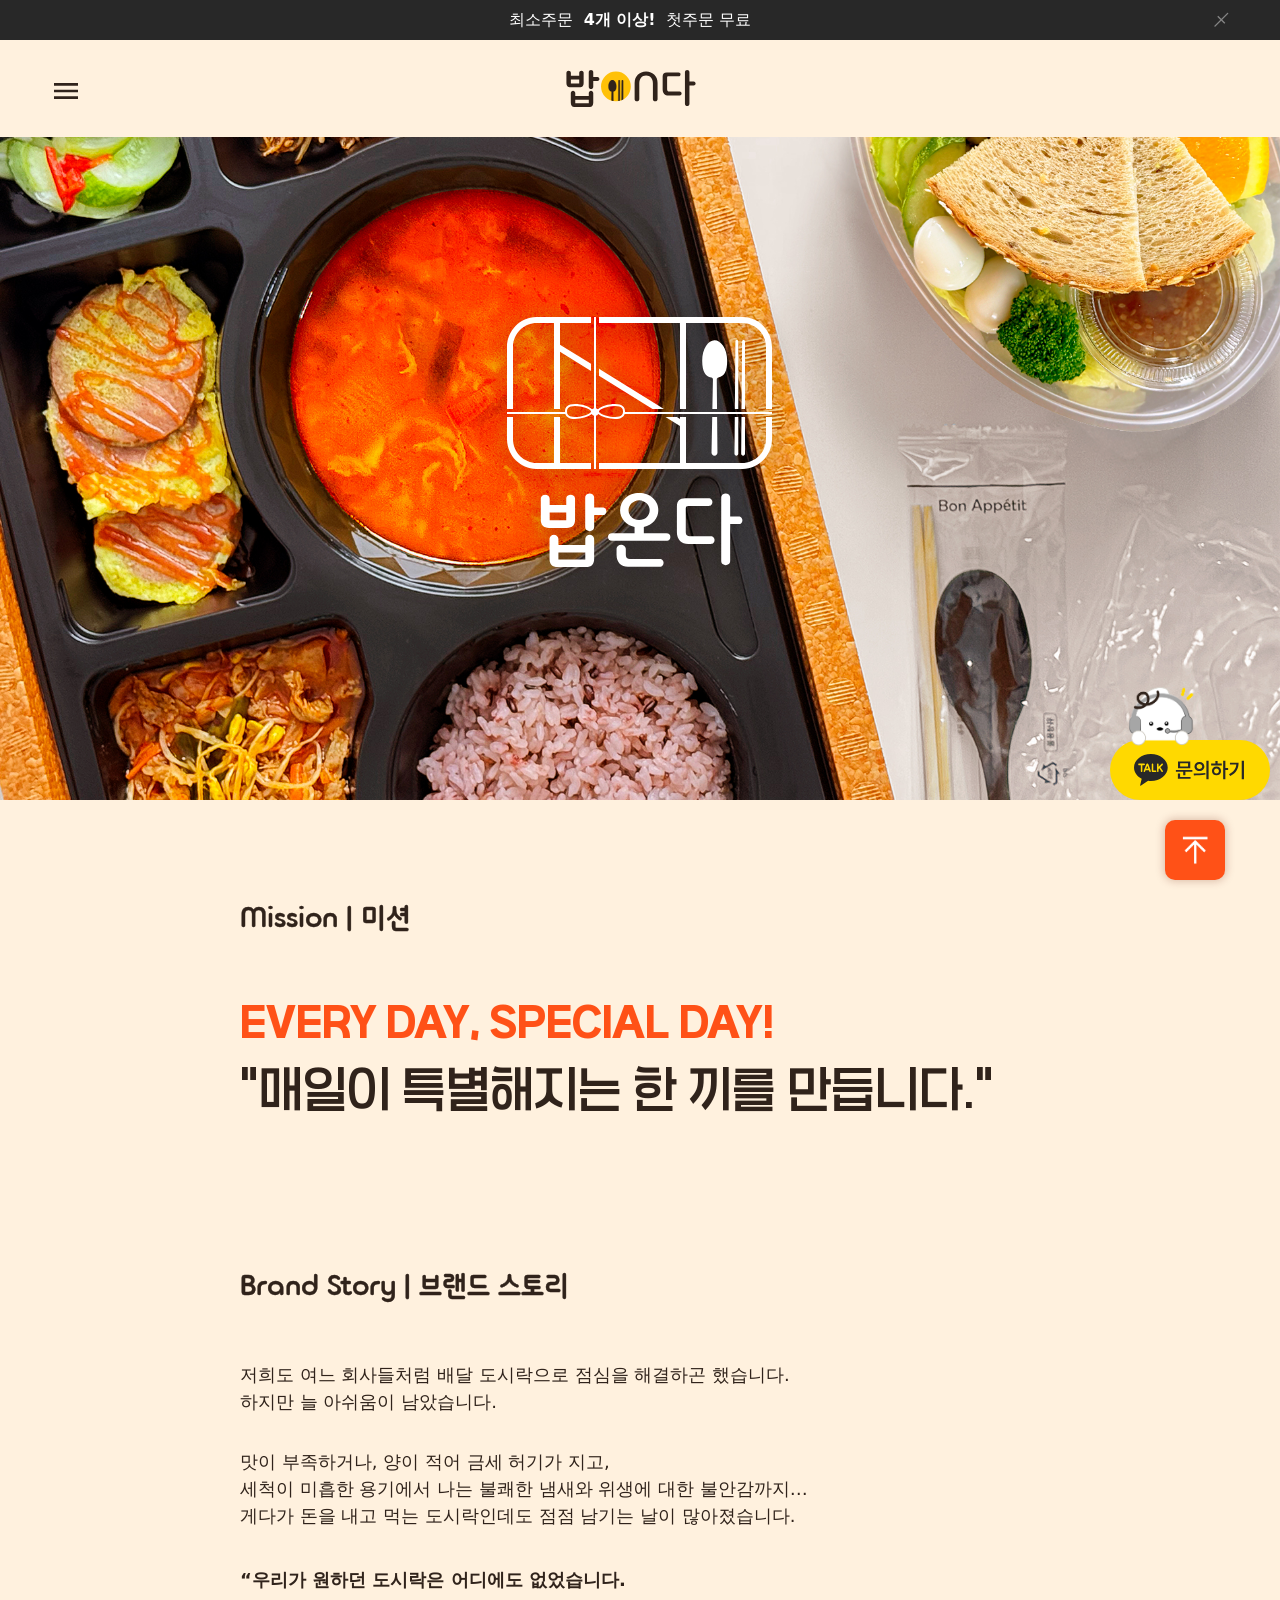
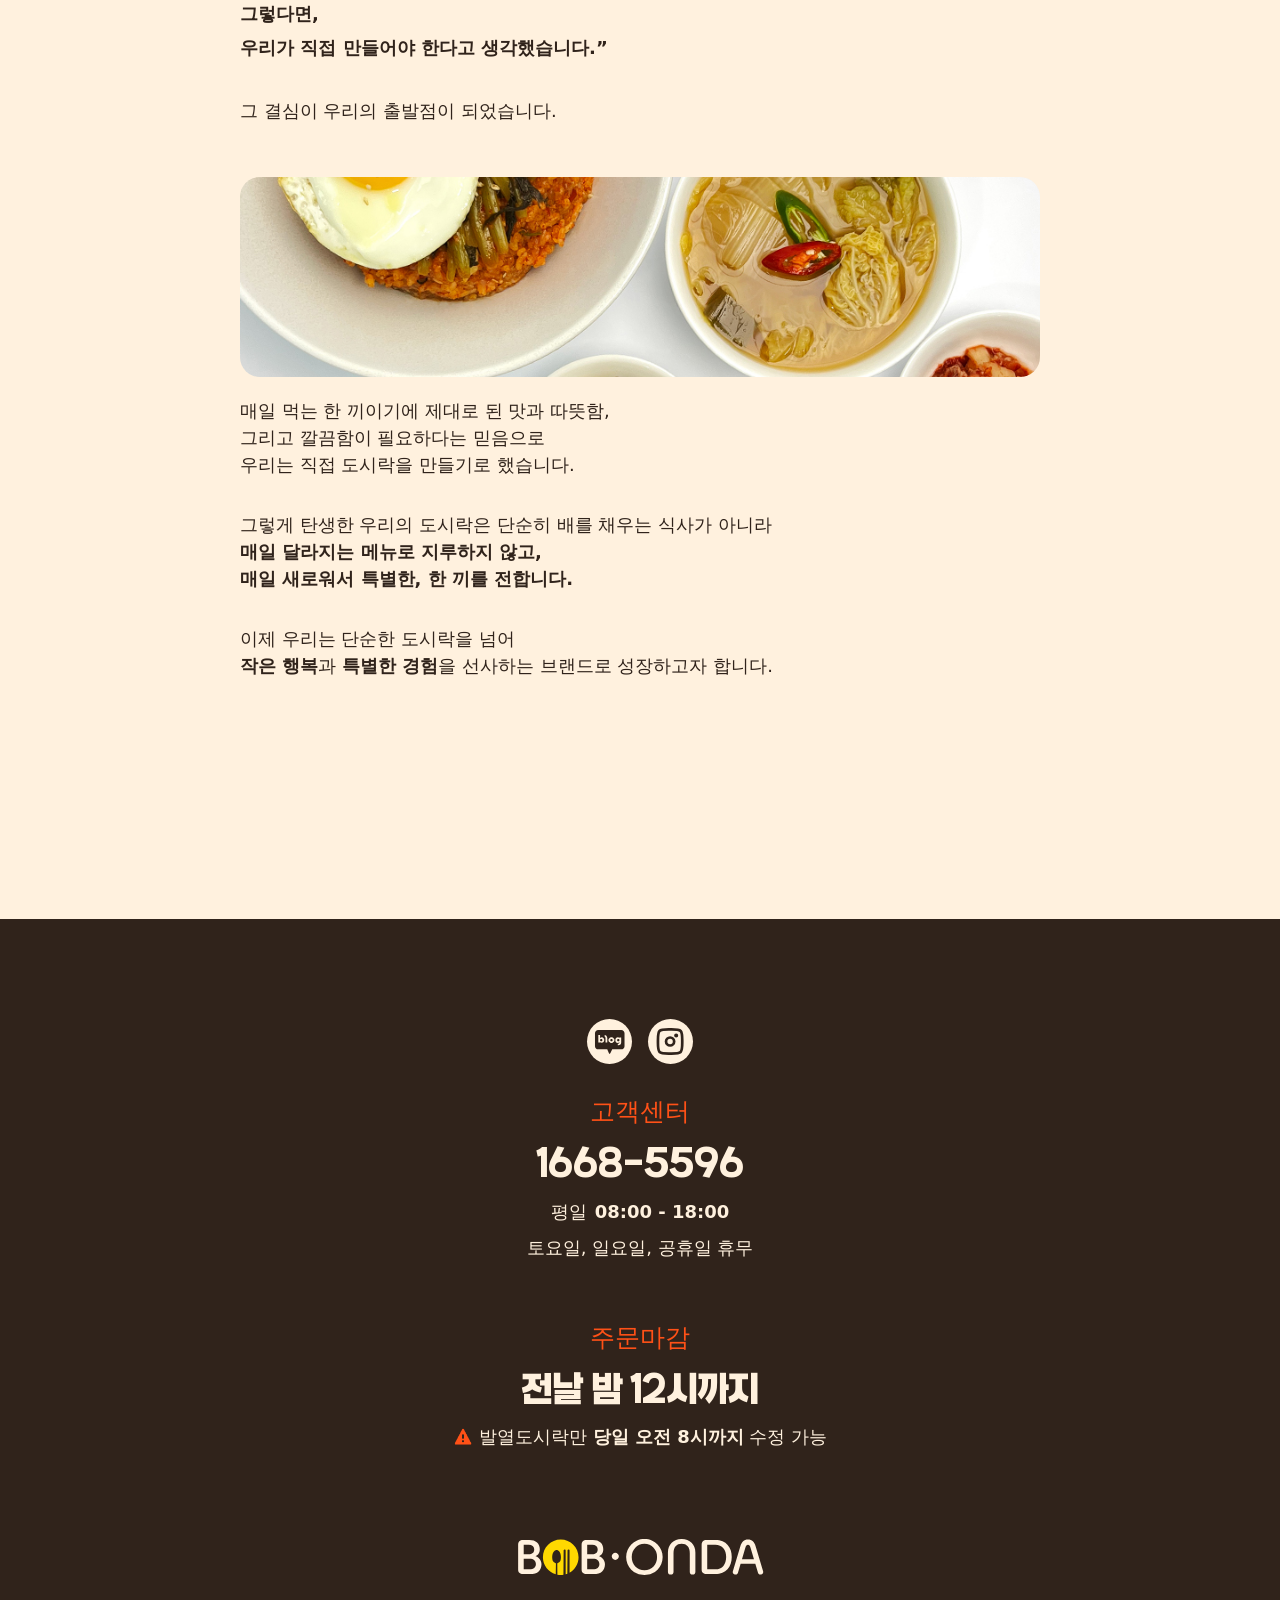
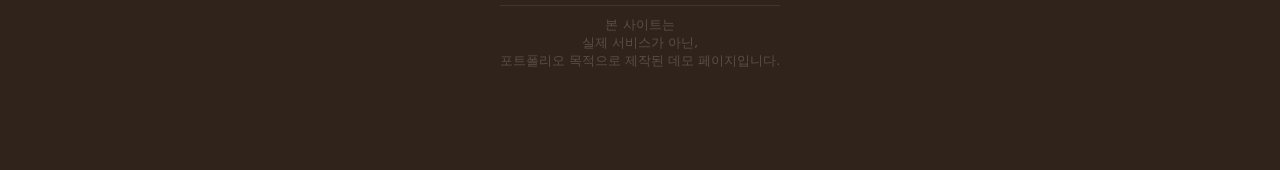
==== page/brandstory.html @ dd4a5a1c "Add files via upload" ====
<!DOCTYPE html>
<html lang="ko">

<head>
    <meta charset="UTF-8">
    <meta name="viewport" content="width=device-width, initial-scale=1.0">
    <title>밥온다 : 브랜드스토리</title>
    <meta property="og:site_name" content="밥온다-브랜드스토리">
    <!-- favicon -->
    <link rel="shortcut icon" href="../public/images/icon/favicon_icon.ico" type="image/x-icon">

    <!-- 기본 -->
    <meta name="format-detection" content="telephone=no">
    <link rel="canonical" href="https://bobonda.com/page/brandstory.html">

    <!-- css -->
    <link rel="stylesheet" href="/styles/global_v2.css">
    <link rel="stylesheet" href="/mobile/global_mo_v2.css">
    <link rel="stylesheet" href="/styles/font.css">
    <link rel="stylesheet" href="/styles/brandstory.css">
    <script defer src="/js/global_v2.js"></script>
    <script defer src="/js/main.js"></script>
    <script defer src="/js/brandstory.js"></script>
    <script defer src="/js/banner.js"></script>
    <script defer src="/js/footer.js"></script>

    <!-- font -->
    <!-- Malangmalang -->
    <link rel="preload" href="/public/font/Malangmalang/MalangmalangR.woff2" as="font" type="font/woff2" crossorigin>
    <link rel="preload" href="/public/font/Malangmalang/MalangmalangB.woff2" as="font" type="font/woff2" crossorigin>
    <!-- Hakgyoansim -->
    <link rel="preload" href="/public/font/Hakgyoansim/HakgyoansimB.woff2" as="font" type="font/woff2" crossorigin>
    <link rel="preload" href="/public/font/Hakgyoansim/HakgyoansimR.woff2" as="font" type="font/woff2" crossorigin>

</head>

<body>
    <aside class="side_button">
        <div class="side_btn contact_btn">
            <a href="https://pf.kakao.com/_ANwxnn/chat" target="_blank" rel="noopener"
                onclick="fbq('track','Contact',{action:'KakaoOrderClick', placement:'global'});">
                <img src="../public/images/icon/kakao.svg" alt="문의하기버튼">
            </a>
        </div>
        <div class="contact01">
            <img src="/public/images/main/contact_character.gif" alt="문의캐릭터">
        </div>
        <div class="side_btn top_btn">
            <img src="/public/images/icon/link-top.png" alt="탑버튼">
        </div>
    </aside>
  <!-- logout용 -->
  <header class="gnb_logout">
    <input type="checkbox" id="bannerToggle_logout" hidden>
    <aside class="top-banner">
      <div class="banner_title">
        <p id="bannerText_logout"></p>
        <label for="bannerToggle_logout" class="banner_close">┼</label>
      </div>
    </aside>
    <nav class="gnb">
      <input type="checkbox" name="menu_btn" id="hamburger_btn_logout">
      <div class="menu_btn">
        <label for="hamburger_btn_logout"></label>
      </div>
      <div class="logo">
        <a href="/index.html">
          <img src="../public/images/logo/bobonda_line.svg" alt="헤더로고이미지" class="logo01">
          <img src="../public/images/logo/bobonda_kr_white.svg" alt="헤더로고이미지" class="logo02">
        </a>
      </div>
      <!-- logo end -->
      <div class="gnb_box">
        <div class="action_box">
          <a class="login_btn login_btn_mo" href="/page/login.html">
            로그인
          </a>
          <label for="hamburger_btn_logout" class="close_btn">
            <img src="../public/images/icon/line-md_close.svg" alt="햄버거메뉴">
          </label>
        </div>
        <div class="gnb_btn on">
          <a href="/page/brandstory.html">
            브랜드 스토리
          </a>
        </div>
        <div class="gnb_btn">
          <a href="/page/lunchbox.html">
            도시락 메뉴
          </a>
        </div>
        <div class="gnb_btn">
          <a href="/page/how.html">
            도시락 사용법
          </a>
        </div>
        <div class="gnb_btn">
          <a href="/page/menu.html">
            식단표
          </a>
        </div>
        <div class="gnb_btn">
          <a href="/page/faq.html">
            자주 묻는 질문
          </a>
        </div>
      </div>
      <div class="action_box">
        <!-- <a class="login_btn login_btn_pc" href="/page/login.html">
          로그인
        </a>
        <a class="order_btn" href="/page/order.html" target="_top">
          주문하기
        </a> -->
      </div>
    </nav>
  </header>
  <!-- logout용 end -->
  <!-- ✨login_on -->
  <!-- <header class="gnb_login">
      <input type="checkbox" id="bannerToggle_login" hidden>
      <aside class="top-banner">
      <div class="banner_title">
          <p id="bannerText_login"></p>
          <label for="bannerToggle_login" class="banner_close">┼</label>
      </div>
      </aside>
      <nav class="gnb">
        <input type="checkbox" name="menu_btn" id="hamburger_btn">
          <div class="menu_btn">
              <label for="hamburger_btn"></label>
          </div>
        <div class="logo">
            <a href="/index.html">
                <img src="../public/images/logo/bobonda_line.svg" alt="헤더로고이미지" class="logo01">
                <img src="../public/images/logo/bobonda_kr_white.svg" alt="헤더로고이미지" class="logo02">
            </a>
        </div>
          <div class="gnb_box">
              <div class="action_box">
                  <div class="login_btn_mo">
                      <span class="client_name">
                          에이치앤엘홀딩스
                      </span>
                      <span>님</span>
                  </div>
                  <label for="hamburger_btn" class="close_btn">
                      <img src="../public/images/icon/line-md_close.svg" alt="햄버거메뉴">
                  </label>
              </div>
              <div class="gnb_group_login">
                  <div class="gnb_btn">
                      <a href="./order_list.html">
                        <svg width="28" height="28" viewBox="0 0 24 24" aria-hidden="true">
                            <path
                                d="M5 2H19a3 3 0 0 1 3 3V19a3 3 0 0 1-3 3H5a3 3 0 0 1-3-3V5a3 3 0 0 1 3-3Z"
                                fill="none"
                                stroke="currentColor"
                                stroke-width="2.2"
                                stroke-linejoin="round" />
                            <path d="M6 7H8V9H6Z M6 11H8V13H6Z M6 15H8V17H6Z" fill="currentColor" />
                            <path
                                d="M11 8H17 M11 12H17 M11 16H17"
                                fill="none"
                                stroke="currentColor"
                                stroke-width="2.2"
                                stroke-linecap="round" />
                        </svg>
                        주문내역
                      </a>
                  </div>
                  <div class="gnb_btn">
                      <a href="./tax_invoice.html">
                        <svg width="28" height="28" viewBox="0 0 24 24" aria-hidden="true">
                        <path
                            d="M9 3h7l-1.8 3H17a3 3 0 0 1 3 3v7a5 5 0 0 1-5 5H9a5 5 0 0 1-5-5v-7a3 3 0 0 1 3-3h3L8 3Z"
                            fill="none"
                            stroke="currentColor"
                            stroke-width="2"
                            stroke-linecap="round"
                            stroke-linejoin="round"/>
                            <path
                                d="M8 11 L10 17
                                M12 11 L10 17
                                M12 11 L14 17
                                M16 11 L14 17
                                M7.5 12.8 H16.5"
                                fill="none"
                                stroke="currentColor"
                                stroke-width="1.6"
                                stroke-linecap="round"
                                stroke-linejoin="round"/>
                        </svg>
                        세금계산서
                      </a>
                  </div>
                  <div class="gnb_btn">
                      <a href="./pay_list.html">
                        <svg width="28" height="28" viewBox="0 0 24 19" aria-hidden="true">
                            <path
                                d="M5 2H19a3 3 0 0 1 3 3V13a3 3 0 0 1-3 3H5a3 3 0 0 1-3-3V5a3 3 0 0 1 3-3Z"
                                fill="currentColor"
                                stroke="currentColor"
                                stroke-width="2.2"
                                stroke-linejoin="round" />
                            <text x="12" y="10"
                                    text-anchor="middle" dominant-baseline="middle"
                                    font-size="8.5" font-weight="900"
                                    fill="white"
                                    clip-path="url(#ovals-clip)">
                                100
                            </text>
                        </svg>
                        정산내역
                      </a>
                  </div>
                  <div class="gnb_btn">
                      <a href="./profile.html">
                        <svg width="28" height="28" viewBox="0 0 24 24" aria-hidden="true">
                            <path d="M12 4a3 3 0 1 1 0 6a3 3 0 1 1 0-6Z"
                                fill="currentColor" stroke="currentColor" stroke-width="2"
                                stroke-linecap="round" stroke-linejoin="round"/>
                            <path d="M4 18 q0-4 4-4 h8 q4 0 4 4 q0 2-2 2 H6 q-2 0-2-2 Z"
                                fill="currentColor" stroke="currentColor" stroke-width="2"
                                stroke-linecap="round" stroke-linejoin="round"/>
                        </svg>
                        정보수정
                      </a>
                  </div>
            </div>
            <div class="gnb_btn on">
                <a href="/page/brandstory.html">
                    브랜드 스토리
                </a>
            </div>
            <div class="gnb_btn">
                <a href="/page/lunchbox.html">
                    도시락 메뉴
                </a>
            </div>
            <div class="gnb_btn">
                <a href="/page/how.html">
                    도시락 사용법
                </a>
            </div>
            <div class="gnb_btn">
                <a href="./page/menu.html">
                    식단표
                </a>
            </div>
            <div class="gnb_btn">
                <a href="/page/faq.html">
                    자주 묻는 질문
                </a>
            </div>
            <div class="gnb_btn">
              <a href="#!" class="logout">
                <span class="ico05"></span>
                <span class="gnb_txt">로그아웃</span>
              </a>
            </div>
        </div>
        <div class="action_box login_only">
            <input type="checkbox" id="login_gnb" class="login_gnb" hidden>
            <label for="login_gnb" class="login_gnb_btn login_on" aria-controls="login_gnb_menu" aria-expanded="false">
                <span class="client_name">
                    에이치앤엘홀딩스
                </span>
                <span>님</span>
                <svg class="more" width="28" height="28" viewBox="0 0 24 24" aria-hidden="true">
                    <path d="M6 9 L12 15 L18 9" fill="none" stroke="currentColor" stroke-width="2.4" stroke-linecap="round" stroke-linejoin="round"/>
                </svg>
            </label>
            <div class="login_gnb_wrap">
                <div class="login_gnb_contents" id="login_gnb_menu" role="menu">
                    <a href="./order_list.html">
                        <svg width="28" height="28" viewBox="0 0 24 24" aria-hidden="true">
                            <path
                                d="M5 2H19a3 3 0 0 1 3 3V19a3 3 0 0 1-3 3H5a3 3 0 0 1-3-3V5a3 3 0 0 1 3-3Z"
                                fill="none"
                                stroke="currentColor"
                                stroke-width="2.2"
                                stroke-linejoin="round" />
                            <path d="M6 7H8V9H6Z M6 11H8V13H6Z M6 15H8V17H6Z" fill="currentColor" />
                            <path
                                d="M11 8H17 M11 12H17 M11 16H17"
                                fill="none"
                                stroke="currentColor"
                                stroke-width="2.2"
                                stroke-linecap="round" />
                        </svg>
                        주문내역
                    </a>
                    <a href="./tax_invoice.html">
                        <svg width="28" height="28" viewBox="0 0 24 24" aria-hidden="true">
                        <path
                            d="M9 3h7l-1.8 3H17a3 3 0 0 1 3 3v7a5 5 0 0 1-5 5H9a5 5 0 0 1-5-5v-7a3 3 0 0 1 3-3h3L8 3Z"
                            fill="none"
                            stroke="currentColor"
                            stroke-width="2"
                            stroke-linecap="round"
                            stroke-linejoin="round"/>
                            <path
                                d="M8 11 L10 17
                                M12 11 L10 17
                                M12 11 L14 17
                                M16 11 L14 17
                                M7.5 12.8 H16.5"
                                fill="none"
                                stroke="currentColor"
                                stroke-width="1.6"
                                stroke-linecap="round"
                                stroke-linejoin="round"/>
                        </svg>
                        세금계산서
                    </a>
                    <a href="./pay_list.html">
                        <svg width="28" height="28" viewBox="0 0 24 19" aria-hidden="true">
                            <path
                                d="M5 2H19a3 3 0 0 1 3 3V13a3 3 0 0 1-3 3H5a3 3 0 0 1-3-3V5a3 3 0 0 1 3-3Z"
                                fill="currentColor"
                                stroke="currentColor"
                                stroke-width="2.2"
                                stroke-linejoin="round" />
                            <text x="12" y="10"
                                    text-anchor="middle" dominant-baseline="middle"
                                    font-size="8.5" font-weight="900"
                                    fill="white"
                                    clip-path="url(#ovals-clip)">
                                100
                            </text>
                        </svg>
                        정산내역
                    </a>
                    <a href="./profile.html">
                        <svg width="28" height="28" viewBox="0 0 24 24" aria-hidden="true">
                            <path d="M12 4a3 3 0 1 1 0 6a3 3 0 1 1 0-6Z"
                                fill="currentColor" stroke="currentColor" stroke-width="2"
                                stroke-linecap="round" stroke-linejoin="round"/>
                            <path d="M4 18 q0-4 4-4 h8 q4 0 4 4 q0 2-2 2 H6 q-2 0-2-2 Z"
                                fill="currentColor" stroke="currentColor" stroke-width="2"
                                stroke-linecap="round" stroke-linejoin="round"/>
                        </svg>
                        정보수정
                    </a>
                    <a href="#!" class="logout">
                        <span class="ico05"></span>
                        <span class="gnb_txt">로그아웃</span>
                    </a>
                </div>
            </div>
            <a class="order_btn"
                href="/page/order.html"
                target="_blank"
                rel="noopener"
                onclick="fbq('track','Contact',{action:'KakaoOrderClick', placement:'global'});">
                주문하기
            </a>
        </div>
      </nav>
  </header> -->
  <!-- ✨login_on end -->

    <section class="section01 section01--brandstory">
        <img src="../public/images/logo/bobonda_solid_white.svg" alt="">
    </section>
    <!-- visu:공통 -->

    <section class="section02">
        <div class="container">
            <div class="brand_group">
                <div class="brand_title">
                    Mission | 미션
                </div>
                <div class="brand_contents">
                    <p class="focus_font">EVERY DAY, SPECIAL DAY!</p>
                    <p class="mission">“매일이 특별해지는 한 끼를 만듭니다.”</p>
                </div>
            </div>
            <div class="brand_group">
                <div class="brand_title">
                    Brand Story | 브랜드 스토리
                </div>
                <div class="brand_contents">
                    <p>저희도 여느 회사들처럼 배달 도시락으로 점심을 해결하곤 했습니다.</p>
                    <p>하지만 늘 아쉬움이 남았습니다.</p><br>
                    <p>맛이 부족하거나, 양이 적어 금세 허기가 지고, <br>세척이 미흡한 용기에서 나는 불쾌한 냄새와 위생에 대한 불안감까지…</p>
                    <p>게다가 돈을 내고 먹는 도시락인데도 점점 남기는 날이 많아졌습니다.</p>
                    <br>
                    <span>“우리가 원하던 도시락은 어디에도 없었습니다. <br>그렇다면,<br> 우리가 직접 만들어야 한다고 생각했습니다.”</span>
                    <br><br>
                    <p>그 결심이 우리의 출발점이 되었습니다.</p>
                    <br>
                    <p class="brand-cont"><img src="../public/images/brandstory/content-01.jpg" alt="이미지"></p>
                    <p>매일 먹는 한 끼이기에 제대로 된 맛과 따뜻함,<br>그리고 깔끔함이 필요하다는 믿음으로</p>
                    <p>우리는 직접 도시락을 만들기로 했습니다.</p>
                    <br>
                    <p>그렇게 탄생한 우리의 도시락은 단순히 배를 채우는 식사가 아니라</p>
                    <p><span>매일 달라지는 메뉴로 지루하지 않고,</span>
                        <br><span>매일 새로워서 특별한, 한 끼를 전합니다.</span>
                    </p>
                    <br>
                    <p>이제 우리는 단순한 도시락을 넘어</p>
                    <p><span>작은 행복</span>과 <span>특별한 경험</span>을 선사하는 브랜드로 성장하고자 합니다.</p>
                </div>
            </div>
        </div>
    </section>

  <!-- footer -->
  <footer class="gnb_pc">
    <div class="footer">
      <div class="sns" id="footer_sns"></div>

      <div class="footer_bottom">
        <div class="footer_left">
          <div class="footer_contactus">
            <div class="call">
              <span class="foo_tit" id="footer_call_title"></span>
              <span class="foo_con" id="footer_call_number"></span>
              <div class="ask_time" id="footer_call_time"></div>
            </div>

            <div class="order_time">
              <span class="foo_tit" id="footer_order_title"></span>
              <span class="foo_con" id="footer_order_deadline"></span>
              <span class="foo_ext" id="footer_order_extra"></span>
            </div>
          </div>
        </div>

        <div class="footer_right">
          <div class="footer_logo">
            <img src="../public/images/logo/bobonda_line(footer).svg" alt="푸터로고">
          </div>

          <div class="footer_copylight">
            <span id="footer_company_info"></span>
            <span id="footer_copyright"></span>
          </div>
        </div>
      </div>
    </div>
  </footer>
  <!-- footer e -->

  <script type="text/javascript" src="//wcs.pstatic.net/wcslog.js"></script>
  <script type="text/javascript">
  if(!wcs_add) var wcs_add = {};
  wcs_add["wa"] = "s_4e603aeab415";
  if(window.wcs) {
  wcs_do();
  }
  </script>

</body>

</html>
---- styles/global_v2.css ----
/* img {
  max-width: 100%;
  height: auto;
  display: block;
} */

.login_btn,
.order_btn {
  opacity: 0 !important;
  pointer-events: none !important;
}
/* 🚨임시 */

.logout {
  width: 100%;
  display: flex;
  justify-content: center;
  align-items: center;
}
/* 아이콘 이미지 삽입 */
.ico05{
  width: 28px;
  height: 28px;
  background: currentColor;
}
.ico05 {
  -webkit-mask: url("../public/images/icon/logout.svg") center/contain no-repeat;
  mask: url("../public/images/icon/logout.svg") center/contain no-repeat;
}
.login_gnb_contents a:hover {
    background-color: var(--background-light);
    color: black;
    border-radius: 10px;
    padding: 6px 14px;
}
.gnb_btn .logout {margin-top: 100px;}
.gnb_btn .logout .gnb_txt {
  color: #777777;
}
.gnb_btn .logout .ico05 {
  margin-right: 8px;
  color: #777777;
}
.gnb_btn .logout {display: none;}
/* ============================== 로그인 시스템 ================================ */

.gnb {
  box-sizing: border-box;
}
header,
.gnb,
.gnb_logout,
.gnb_login,
.gnb_box {
    box-sizing: border-box;
}
:root {
  /* font */
  --font-pretendard-jp: "Pretendard JP Variable";
  --font-malang-kr: "MalangmalangR";

  /* margin */
  --side-margin: 20px;

  /* padding */
  --section-padding-1: 20px;
  --inner-padding-1: 12px;

  /* 공통값 */
  --max-width: 93.958vw;
  /* 1804px */

  /* semantic color */
  --label-normal: #171719;
  --label-strong: #000000;
  --label-neutral: #2e2f33;
  --label-alternative: #848588;
  --label-assistive: rgba(55, 56, 60, 0.28);
  --label-disable: rgba(55, 56, 60, 0.16);
  --label-white: #ffffff;


  --primary-orange: #FF5117;
  --primary-green: #189C38;
  --primary-yellow: #FFD900;
  --primary-baige: #FFF1DE;
  --primary-brown: #30231B;

  --secondary-normal: #e5f0ff;
  --secondary-alternative: #6541f2;

  --background-dark: #282828;
  --background-light: #F2F3F5;

  --background-unable-btn: #E3E3E3;
  --background-unable-text: #777777;

  --font-gray: #969696;

  --line-normal: rgba(112, 115, 124, 0.22);
}
* {
  margin: 0;
  padding: 0;
  box-sizing: border-box;
  list-style: none;
  text-decoration: none;
  border: none;
  outline: none;
  background: transparent;
  word-break: keep-all;
  font-family: var(--font-pretendard-jp), "Pretendard JP Variable", Pretendard,
    -apple-system, BlinkMacSystemFont, system-ui, Roboto, "Helvetica Neue",
    "Segoe UI", "Hiragino Sans", "Apple SD Gothic Neo", Meiryo, "Noto Sans JP",
    "Noto Sans KR", "Malgun Gothic", Osaka, "Apple Color Emoji",
    "Segoe UI Emoji", "Segoe UI Symbol", sans-serif;
}

html,
body {
  font-weight: 400;
  line-height: 1.25;
  -webkit-text-size-adjust: 100%;
  -webkit-font-smoothing: antialiased;
  background-size: cover;
  background-repeat: no-repeat;
  background-position: center;
  -webkit-background-size: cover;
  -moz-background-size: cover;
  -o-background-size: cover;
  background-attachment: fixed;
  user-select: none;
  -webkit-user-select: none; 
}

html {
  font-size: 62.5%;
}

body {
  font-size: 1.6rem;
  background-color: #fcfcfc;
}

a {
  color: var(--label-normal);
  text-decoration: none;
}

a,
button {
  -webkit-user-drag: none;
}

section {
    margin: 0 auto;
}
/* 마진공통 */
.margin_top40 {
  margin-top: 40px;
}
/* 마진공통 end*/
.hidden {
  display: none;
}

.hide {
  display: none;
}

.ui_wrap {
  width: 100%;
  height: 100vh;
  min-height: 900px;
  position: relative;
  background-color: var(--secondary-normal);
  padding-left: 96px;
  display: flex;
  flex-direction: column;
  align-items: flex-start;
  justify-content: flex-start;
  gap: 8px;
}

/* 드래그 제어 */
/* 드래그 방지 */
.drag-prevent{
  -ms-user-select: none;
  -moz-user-select: -moz-none;
  -webkit-user-select: none;
  -khtml-user-select: none;
  user-select: none;
  cursor: no-drop;
}
/* 드래그 허용 */
.draggable {
  -webkit-user-select:all;
  -moz-user-select:all;
  -ms-user-select:all;
  user-select:all
}
/* 드래그 텍스트만 허용 */
.draggable_text {
  -webkit-user-select:text;
  -moz-user-select:text;
  -ms-user-select:text;
  user-select:text
}
/****** 배너 ******/
.top-banner {
  display: flex;
  width: 100%;
  height: 40px;
  background-color: var(--background-dark);
}
.banner_title {
  width: 1400px;
  margin: 0 auto;
  display: flex;
  justify-content: center;
  align-items: center;
  color: white;
  font-weight: 300;
}
.banner_title p {
  width: 90%;
  display: flex;
  justify-content: center;
  align-items: center;
}
.banner_title span {
  font-weight: 600;
}
.banner_close {
  word-wrap: 10%;
  display: inline-block;
  color: #868686;
  transform: rotate(45deg);
  transform-origin: center center;
  margin-left: 10px;
  cursor: pointer;
  transition: all .3s ease;
}
.banner_close:hover {color: white;}
#bannerToggle_login:checked + .top-banner,
#bannerToggle_logout:checked + .top-banner {
  display: none;
}
#bannerTogglee_login:checked ~ header,
#bannerTogglee_logout:checked ~ header {
  top: 0;
  transition: all .3s ease;
}
/****** 배너 end ******/
/****** 헤더 ******/
header {
  margin: 0 auto;
  width: 100%;
  position: fixed;
  top: 0;
  z-index: 9000;
  background: transparent;
  transition: background-color .25s ease, backdrop-filter .25s ease, box-shadow .25s ease;
}
/* 스크롤 시 스타일 */
header.scrolled{
  background: rgba(48, 35, 27, 0.6); 
  backdrop-filter: saturate(200%) blur(22px); 
  -webkit-backdrop-filter: saturate(200%) blur(22px);
  box-shadow: 0 2px 10px rgba(0,0,0,.06);
  z-index: 9999;
}
header.scrolled .order_btn {
    background-color: var(--primary-orange);
    border: 1px solid var(--primary-orange);
}
header.scrolled .order_btn:hover {
    background-color: var(--primary-brown);
    color: white;
    border: 1px solid var(--primary-brown);
}
header.scrolled .login_btn {
    color: white;
    border: 1px solid white;
}
header.scrolled .login_btn:hover {
    color: var(--primary-orange);
    background-color: white;
}
/*  */
header.scrolled .logo01 {
    opacity: 0;
}
header.scrolled .logo02 {
    opacity: 1;
}
header.scrolled .gnb_btn a {
    color: white;
}
header.scrolled .on a {
    color: var(--primary-orange);
}
.logo02 {
    opacity: 0;
    transition: all 0.3s;
}
.logo01, .logo02 {
    position:absolute;
    top:0; left:0;
    width:100%;
    height:100%;
    transition:opacity .3s ease;
}

.gnb {
  width: 100%;
  padding: 0 50px;
  height: 97px;
  display: flex;
  flex-direction: row;
  justify-content: space-between;
  align-items: center;
  position: relative;
}
.gnb .logo {
  width: 10%;
  height: 97px;
  justify-content: left;
  position: relative;
}
.logo img {
  width: 160px;
  height: 97px;
  object-fit: contain;
  padding: 30px 30px 30px 0;
}
.gnb_box {
  width: 70%;
  display: flex;
  flex-direction: row;
  justify-content: center;
  align-items: center;
  font-size: 22px;
}
.gnb_btn {
  font-weight: 600;
  margin-right: 60px;
  height: 97px;
  position: relative;
  color: white;
  display: inline-flex;
  align-items:center;
  text-decoration:none;
  padding-bottom: 8px;
  transition: color .3s;
  border-bottom: none;
}
/* 언더라인(처음엔 0→호버 시 100%) */
.gnb_btn a::after{
  content: "";
  position: absolute;
  left: 0;
  bottom: 0;
  height: 5px;
  width: 100%;
  background: var(--primary-orange);
  transform: scaleX(0);
  transform-origin: left center;
  transition: transform .35s ease;
}
.gnb_btn:hover a::after,
.gnb_btn a:focus-visible::after{
  transform: scaleX(1);
}
.gnb_btn a.is-active::after{
  transform: scaleX(1);
}
.gnb_btn a:focus-visible{
  outline: none;
  box-shadow: 0 0 0 2px color-mix(in oklab, var(--primary-orange), white 60%);
}

.gnb_btn a {
    color: var(--primary-brown);
    transition: color .3s;
}
.gnb_btn:hover,
header.scrolled .gnb_btn a:hover,
.gnb_btn a:hover {
  font-weight: 700;
  color: var(--primary-orange);
}
.gnb_box .on a {
  font-weight: 700;
  color: var(--primary-orange);
  transform: translateY(3px);
}
.gnb_box .on {
  border-bottom: 5px solid var(--primary-orange);
}
.gnb_box .on a::after {
  content: "";
  position: absolute;
  left: 0;
  bottom: 0;
  height: 5px;
  width: 100%;
  background: var(--primary-orange);
  transform: scaleX(0);
  transform-origin: left center;
  transition: transform .35s ease;
}

.order_btn {
  width: 20%;
  width: 160px;
  height: 52px;
  display: flex;
  justify-content: center;
  align-items: center;
  background-color: var(--primary-brown);
  border: 1px solid var(--primary-brown);
  border-radius: 100px;
  color: white;
  font-weight: 700;
  font-size: 24px;
  cursor: pointer;
  transition: all 0.3s;
}
.action_box {
  display: flex;
  justify-content: center;
  align-items: center;
  gap: 10px;
}
.login_btn {
  width: 20%;
  width: 160px;
  height: 52px;
  display: flex;
  justify-content: center;
  align-items: center;
  border-radius: 100px;
  color: white;
  border: 1px solid white;
  font-weight: 700;
  font-size: 24px;
  cursor: pointer;
  transition: all 0.3s;
}
.order_btn:hover,
.login_btn:hover {
  background-color: var(--primary-orange);
  color: white;
  border: 1px solid var(--primary-orange);
}

/* ------------ 로그인용 gnb ------------ */
.login_on {
  height: 52px;
  border: none;
  display: flex;
  gap: 6px;
  justify-content: center;
  align-items: center;
  color: var(--primary-orange);
  font-weight: 700;
  padding: 6px 20px;
  border-radius: 100px;
  transition: all .3s;
  cursor: pointer;
  background-color: white;
}
.client_name {
  color: var(--primary-orange);
  font-size: 1.8rem;
}
.login_on:hover {
  background-color: var(--background-light);
  color: var(--primary-orange);
  padding: 6px 20px;
  border-radius: 100px;
}
.login_on:hover .login_gnb_wrap {display: block;}

.login_on span:nth-child(2) {
  margin-top: 4px;
  color: var(--font-gray);
}
.login_gnb_wrap {
  position: absolute;
  top: 80px; right: 80px;
  background-color: white;
  border-radius: 10px;
  padding: 10px 8px;
  box-shadow: 0 5px 20px 1px rgba(0, 0, 0, 0.2);
  max-height: 0;
  opacity: 0;
  transform: translateY(-6px);
  overflow: hidden;
  transition: max-height .25s ease, opacity .2s ease, transform .2s ease;
}
.login_gnb_wrap a:hover {background:#f5f5f5;}

/* 열림 상태 */
#login_gnb:checked {
  background-color: var(--background-light);
  color: var(--primary-orange);
}
#login_gnb:checked ~ .login_gnb_wrap{
  max-height: 400px;
  opacity: 1;
  transform: none;
  padding: 10px 8px; 
}
.login_gnb_btn .more {
  transform: rotate(0deg);
  transform-origin: 50% 50%;
  color: var(--font-gray);
  transition: transform .3s ease;
}
.login_gnb_btn .more:hover {
  color: var(--primary-orange);
  transition: transform .3s ease;
}
#login_gnb:checked ~ .login_gnb_btn .more {
  transform: rotate(180deg);
  color: var(--primary-orange);
}

.login_gnb:checked + .login_gnb_btn {
  background:#e5e7eb;
  transition: all 0.3s;
}
.login_gnb_contents {
  display: grid;
  grid-template-columns: repeat(2, 1fr); 
  gap: 12px;
}
.login_gnb_contents a {
  display: flex;
  gap: 10px;
  justify-content: left;
  align-items: center;
  padding: 6px 14px;
  transition: all 0.3s;
  color: var(--background-unable-text);
}
.login_gnb_contents a:hover {
  background-color: var(--background-light);
  color: black;
  border-radius: 10px;
  padding:6px 14px;
}
.on_btn {
    background-color: #FF511710;
    color: var(--primary-orange) !important;
    font-weight: 700;
    border-radius: 10px;
    padding: 6px 14px;
}
/* ------------ 로그인용 gnb end ------------ */
/****** 헤더 end ******/
/****** 탑버튼 ******/
.side_button {
  display: flex;
  flex-direction: column;
  gap: 20px;
  transition: opacity 0.3s ease;
  position: fixed;
  bottom: 20px;
  right: 20px;
  width: 50px;
  height: auto;
  z-index: 999;
  cursor: pointer;  
  pointer-events: none;
}
.side_button.show {
  opacity: 1 !important;
  pointer-events: auto !important;
}

.side_btn,
.side_btn a {
  opacity: 1; 
  pointer-events: auto;
  width: 60px;
  height: 60px;
  border-radius: 10px;
  z-index: 999;
  cursor: pointer;
}
.top_btn {
  background-color: var(--primary-orange);
  transform: translateX(-45px);
  box-shadow: 0 0 8px 1px #6d1d0040;
}
.top_btn img {
  width: 100%;
  height: 100%;
  transform: scale(0.5);
  object-fit: contain;
}
.contact_btn img {
  width: 100%;
  height: 100%;
  object-fit: contain;
  z-index: 999;
  transform: scale(0.8);
}
.contact_btn a img {
  width: 100%;
  height: 100%;
  transform: scale(0.8);
  object-fit: contain;
  opacity: 1;
  transition: opacity .35s ease;
}
.contact_btn { 
  width: 60px;
  height: 60px;
  position: relative;
}
.contact_btn a {
  position: absolute; 
  right: 0; bottom: 0;  
  display: flex; 
  align-items: center; 
  justify-content: right;
  width: 160px;
  padding: 0 10px;
  height: 60px;
  border-radius: 100px;
  cursor: pointer;
  z-index: 999;
  background-color: var(--primary-yellow);
  overflow: hidden;
  transition: width .3s ease, border-radius .3s ease;
}
.contact_btn a::before{
  content: "";
  flex: 0 0 24px; 
  width: 24px; 
  height: 24px;
  transform: translateX(-70px);
  background: var(--icon) left/contain no-repeat;
}
.contact_btn a:hover img {
  display: none;
  transition: width .3s ease, border-radius .3s ease;
}
.contact_btn a:hover {
  width: 240px;
  height: 60px;
  background-color: #FFD900;
  display: flex;
  flex-direction: row;
  align-items: center;
  justify-content: center;
  overflow: hidden;
  --icon: url("/public/images/icon/link-contact_brown.png");
}
.contact_btn a:hover img {
  transform: translateX(100px);
  opacity: 0;
}
.contact_btn a::after {
  content: "카톡으로 문의하기";
  width: 100%;
  height: 0;
  opacity: 0;
  position: absolute;
  left: 100px;
  top: 18px;
  font-size: 20px;
  transform: translateX(-34px);
  display: flex;
  color: black;
  font-weight: 600;
  white-space: nowrap;
  transition: opacity .5s ease-out 0s, transform .1s ease-out;
}
.contact_btn a:hover::after {
  width: 100%;
  opacity: 1;
}
/* 말풍선 / 캐릭터 래퍼 */
.contact01 {
  position: absolute;
  top: -67.8px;
  left: -140px;
  width: 100px; 
  height: auto;
  display: block;
  opacity: 1;
  z-index: 1000;
  transition: transform 0.4s ease;
}
.contact01 img {
  width: 100%;
  height: auto;
  object-fit: contain;
  transform: translateX(40px) translateY(-3px) scale(0.8); 
}
.contact_btn:hover + .contact01 {
  transform: translateX(-60px); 
}


/****** 탑버튼 end ******/
/****** footer ******/
footer {
    width: 100%;
    background-color: var(--primary-brown);
    color: var(--primary-baige);
    padding: 50px 200px 80px 200px;
    overflow: hidden;
    display: flex;
    justify-content: center;
    align-items: first baseline;
}
.footer {
    width: 100%;
    margin: 0 auto;
    display: flex;
    font-size: 13px;
    justify-content: space-between;
    align-items: flex-start;
    flex-direction: column;

}
.footer_logo {margin-bottom: 24px;}
.footer_logo img {
    width: 250px;
    opacity: 1;
}
.footer_bottom {
  display: flex;
  width: 100%;
  justify-content: space-between;
}
/* 왼쪽푸터 */
.footer_contactus {
  display: flex;
  gap: 90px;
}
.footer_contactus .call,
.footer_contactus .order_time {
    gap: 10px;
    display: flex;
    flex-direction: column;
    align-items: flex-start;
}
.footer_contactus .call .ask_time {
  display: flex;
  flex-direction: row;
  gap: 40px;
}
.footer_contactus .call .ask_time span {
  font-weight: bold;
}
.foo_tit {
  font-size: 25px;
  font-weight: 550;
  color: var(--primary-orange);
}
.foo_con {
  font-family: 'HakgyoansimB';
  font-size: 44px;
}
.foo_ext {
  display: flex;
  justify-content: center;
  align-items: center;
  font-size: 18px;
}
.order-info{
    display: flex;
    align-items: flex-start !important;
    gap: 6px;
}
.order-info img{
    margin-top: 2px;
}
.order-text{
    display: flex;
    flex-direction: column;
    align-items: flex-start;
    line-height: 1.3;
    margin-left: -8px !important;
}
.foo_ext span{
  margin-left: 8px;
}
.foo_ext img {
  width: 20px;
  height: 20px;
  object-fit: contain;
}
.foo_ext p {
  display: flex;
  justify-content: left;
  align-items: center;
  margin-bottom: 10px;
}
/* 오른쪽푸터 */
.footer_right {
    text-align: right;
}
.footer_gnb {
    height: 20px;
    display: flex;
    line-height: 13px;
}
.footer_gnb div {
    height: 13px;
    border-right: 1px solid var(--font-gray);
    padding: 0 20px;
}
.sns {
    display: flex;
    justify-content: flex-start;
    align-items: center;
    padding: 10px 0 50px 0;
    gap: 16px;
}
.sns_icon a {
    width: 45px;
    height: 45px;
    background-color: var(--primary-baige);
    border-radius: 45px;
    display: flex;
    align-items: center;
    justify-content: center;
}
.sns_icon img {
    width: 95%;
    height: 100%;
    object-fit: contain;
}
.footer_copylight {
    display: flex;
    flex-direction: column;
    opacity: 0.2;
}
.footer_copylight>span {
    margin-bottom: 10px;
}
/****** footer end ******/
/* =========== visu ========== */
/* 고정된 배경 레이어(section01 영역에서만 노출) */
.parallax-bg {
  position: fixed;
  inset: 0;
  overflow: hidden;
  pointer-events: none;
  z-index: -1;
}
.parallax-bg img {
  position: absolute;
  width: 100%;
  height: auto;
  object-fit: cover;
  top: 0;
  left: 0;
  transform: translateY(0);
}

/* === SECTION 01 === */
.section01 {
  height: 80vh;
  display: flex;
  justify-content: center;
  align-items: center;
  color: white;
  position: relative;
  z-index: 1;
  user-select: none;
  -webkit-user-select: none; 
}

/* === SECTION 02 === */
.section02 {
  background-color: var(--primary-baige);
  min-height: 100vh;
  padding: 100px 0;
  position: relative;
  z-index: 2;
}
.container {
    width: 1080px;
    margin: 0 auto;
}
/* =========== visu ========== end */

/* 공통 폰트 */
.title {
  font-family: 'HakgyoansimB';
  color: var(--primary-orange);
  font-size: 60px;
  display: flex;
  align-items: center;
}
.sub_title {
  font-family: 'MalangmalangR';
  font-weight: 900;
  font-size: 36px;
}
/* 공통 폰트 end */


/* 보류 섹션 */
.main_section03 {
  display: none;
}
/* 보류 섹션 end */

/* 주문 입력창:hover 기능 */
.input_con:focus {
  background-color: white;
  border: 1px solid var(--primary-orange);
  box-sizing: border-box;
}
.input_con[readonly] {
  background-color: #ECECEC;
  color: var(--label-alternative);
  cursor: not-allowed;
  border: 1px solid #ddd; 
}
/* 주문 입력창:hover 기능 end */

/* 부가설명 css */
.ext {
    font-size: 1.4rem;
    color: var(--label-alternative);
}
/* 업로드&다운로드 load btn */
.loader_btn {
    padding: 20px 40px;
    border-radius: 10px;
    display: flex;
    align-items: center;
    justify-content: center;
    gap: 4px;
    border: 1px solid var(--line-normal);
    background-color: white;
    cursor: pointer;
    transition: all 0.3s;
}
.loader_btn:hover {
    background-color: var(--primary-orange);
    color: white;
}
.loader_btn:hover .upload_icon,
.loader_btn:hover .download_icon {
    background: white;
    transition: all 0.3s;
}
.upload_icon {
    width: 26px; height: 26px;
    background: #6b7280;
    -webkit-clip-path: path("M12 3 L6 9 H10 V16 H14 V9 H18 L12 3 Z M5 18 Q5 20 7 20 H17 Q19 20 19 18 V14 H21 V18 Q21 22 17 22 H7 Q3 22 3 18 V14 H5 Z");
    clip-path: path("M12 3 L6 9 H10 V16 H14 V9 H18 L12 3 Z M5 18 Q5 20 7 20 H17 Q19 20 19 18 V14 H21 V18 Q21 22 17 22 H7 Q3 22 3 18 V14 H5 Z");
}
.download_icon {
    width: 26px; height: 26px;
    background: #6b7280;
    -webkit-clip-path: path("M12 2 L6 15 H10 V8 H14 V15 H18 L12 21 Z M5 18 Q5 20 7 20 H17 Q19 20 19 18 V14 H21 V18 Q21 22 17 22 H7 Q3 22 3 18 V14 H5 Z");
    clip-path: path("M12 19 L6 13 H10 V6 H14 V13 H18 L12 19 Z M5 20 Q5 22 7 22 H17 Q19 22 19 20 V16 H21 V20 Q21 24 17 24 H7 Q3 24 3 20 V16 H5 Z");
}
/* order_visu_section */
.order_visual_tit {
    color: var(--primary-brown);
}
.order_section01 {
    width: 100%;
    height: 45vh !important;
    overflow: hidden;
    padding: 100px 0 40px 0;
}
.order_visual_title {
    width: 100%;
    height: 100%;
    position: absolute;
    top: 0;
    z-index: 11;
}
.order_visual_title {
    position: relative;
    overflow: hidden;
    z-index: 10;
    height: 45vh;
}
.order_visual_title {
    display: flex;
    flex-direction: column;
    justify-content: center;
    align-items: center;
    gap: 16px;
}
.order_visual_tit h1{
    color: var(--label-normal);
    text-align: center;
    font-size: 40px;
    font-weight: 900;
    line-height: 60px;
    font-family: 'MalangmalangB';
}
h1 { 
    font-size: 28px; 
    margin: 0 0 6px; 
}
/* order_visu_section e */
/* input 버튼 커스터마이징 */
.radio_check {
    display: flex;
    justify-content: space-between;
    align-items: center;
    gap: 6px;
}
.radio_check input {
    width: 20px;
    height: 20px;
}
.radio_check {
    position: relative;
    display: inline-flex;
    align-items: center;
    cursor: pointer;
    font-size: 16px;
    user-select: none;
    padding-left: 28px;
}
.radio_check_load {
    position: relative;
    display: inline-flex;
    align-items: center;
    cursor: pointer;
    font-size: 16px;
    user-select: none;
}
.radio_check input {
    position: absolute;
    opacity: 0;
    cursor: pointer;
}
.radio_check .checkmark {
    position: absolute;
    left: 0;
    top: 50%;
    transform: translateY(-50%);
    width: 20px;
    height: 20px;
    border: 2px solid #888;
    border-radius: 20px;
    margin-right: 8px;
    transition: all 0.2s ease;
}
.radio_check input:checked ~ .checkmark {
    background-color: var(--primary-orange);
    border-color: var(--primary-orange);
}
.radio_check .checkmark::after {
    content: "";
    position: absolute;
    display: none;
}
.radio_check input:checked ~ .checkmark::after {
    display: block;
    left: 4px;
    top: 1px;
    width: 5px;
    height: 10px;
    border: solid white;
    border-width: 0 2px 2px 0;
    transform: rotate(45deg);
}
/* input 버튼 커스터마이징 end*/
/****** 경고 팝업창 css ******/
#alertOverlay {
    position: fixed; inset: 0;
    background: rgba(17, 24, 39, .45);
    display: none;
    align-items: center; justify-content: center;
    z-index: 9999;
}
.alert-modal {
    display: block;
    width: min(420px, 92vw);
    background: #fff;
    border-radius: 40px;
    box-shadow: 0 20px 40px rgba(0,0,0,.18);
    overflow: hidden;
    animation: alert-pop .16s ease-out;
    font-family: system-ui, -apple-system, Segoe UI, Roboto, 'Apple SD Gothic Neo', 'Noto Sans KR', sans-serif;
}
@keyframes alert-pop { from { transform: translateY(6px) scale(.98); opacity: .6; } to { transform: none; opacity: 1; } }

.alert-head {
    display: flex; 
    gap: 10px;
    justify-content: center;
    align-items: center;
    padding: 30px 16px 7px 16px; 
}
.alert-head .icon { 
    width: 50px;
    line-height: 1; }
.alert-head .icon img { 
    width: 100%;
    height: 100%;
    object-fit: contain;
}

.alert-body {
    display: flex;
    justify-content: center;
    align-items: center;
    text-align: center;
    padding: 0px 16px 0px 16px; 
    color: #333; 
    font-size: 18px;
    font-weight: 500;
}
.alert-body span {
    font-weight: 700;
    color: var(--primary-orange);
}
.alert-body ul {margin: 0;}
.alert-body li {margin: 6px 0;}

.alert-actions {
    display: flex; 
    gap: 8px; 
    justify-content: center;
    padding: 30px 16px; 
}
.alert-btn {
    appearance: none; 
    background: #fff;
    padding: 10px 40px; 
    border-radius: 100px; 
    font-size: 14px; 
    cursor: pointer;
    font-weight: 500;
}
.alert-btn.primary { 
    background: var(--primary-orange); 
    color: #fff; 
}
.alert-btn.primary:hover { filter: brightness(1.05); }
/****** 경고 팝업창 css end ******/
/****** 주문내역창 ******/
.info_order {
    padding: 16px;
}
.info_card_title p {
    display: flex;
    gap: 4px;
    align-items: center;
    justify-content: center;
    text-align: center;
}
/* 수정 (저장/닫기) */
.change_actions {
    margin-top: 14px; 
    display: flex; 
    justify-content: center;
    gap: 8px; 
    align-items: center;
}
/****** 경고 팝업창 css end ******/



/* 공동 */
.section01 {
  height: 80vh;
  position: relative;
  overflow: hidden;

  display: flex;
  flex-direction: column;
  justify-content: center;
  align-items: center;
    background-size: cover;
  background-position: center;
  background-repeat: no-repeat;
  background-attachment: fixed;
  text-align: center;
  user-select: none;
}


.visu_title {
  font-family: 'HakgyoansimB';
  text-align: center;
  color: var(--primary-baige);
  line-height: 120%;
  font-size: 100px;
}
.visu_sub_title {
  font-family: 'MalangmalangR';
  font-size: 50px;
  color: var(--primary-baige);
  margin-top: 20px;
}

    @media (max-width: 390px) {
        body{
            overflow-x: hidden;
        }

    }


    html.page-leaving body {
  opacity: 0 !important;
  transition: none !important;
}
---- mobile/global_mo_v2.css ----
.order-text_mo{
    display: none;
}
body {
        overflow-x: hidden !important;
    }

    #hamburger_btn_logout,
    #hamburger_btn,
    .menu_btn,
    .close_btn {
        display: none;
    }

    .order_btn2 {
        display: none;
    }
    .gnb_group_login,
    .login_btn_mo {
        display: none;
    }

    @media (max-width: 1500px) {

        /* ------------ 로그인용 gnb ------------ */
        /* 모바일 헤더 */
        .menu_btn,
        .close_btn {
            display: block;
        }

        .menu_btn {
            width: 28px;
            height: 28px;
            background-color: var(--primary-brown);
            -webkit-mask-image: url("../public/images/icon/fe_bar.svg");
            mask-image: url("../public/images/icon/fe_bar.svg");
        }

        header.scrolled .menu_btn {
            width: 28px;
            height: 28px;
            background-color: white;
            -webkit-mask-image: url("../public/images/icon/fe_bar.svg");
            mask-image: url("../public/images/icon/fe_bar.svg");
        }

        /* 모바일 헤더 end */
        .login_on {
            border: none;
            display: flex;
            gap: 6px;
            justify-content: center;
            align-items: center;
            color: var(--primary-orange);
            font-weight: 700;
            padding: 6px 20px;
            border-radius: 100px;
            transition: all .3s;
            cursor: pointer;
        }

        .client_name {
            color: var(--primary-orange);
            font-size: 1.8rem;
        }

        .login_on:hover {
            background-color: var(--background-light);
            color: var(--primary-orange);
            padding: 6px 20px;
            border-radius: 100px;
        }

        .login_on:hover .login_gnb_wrap {
            display: block;
        }

        .login_on span:nth-child(2) {
            margin-top: 4px;
            color: var(--font-gray);
        }

        .login_gnb_wrap {
            position: absolute;
            top: 80px;
            right: 80px;
            background-color: white;
            border-radius: 10px;
            padding: 10px 8px;
            box-shadow: 0 5px 20px 1px rgba(0, 0, 0, 0.2);
            max-height: 0;
            opacity: 0;
            transform: translateY(-6px);
            overflow: hidden;
            transition: max-height .25s ease, opacity .2s ease, transform .2s ease;
        }

        .login_gnb_wrap a:hover {
            background: #f5f5f5;
        }

        /* 열림 상태 */
        #login_gnb:checked {
            background-color: var(--background-light);
            color: var(--primary-orange);
        }

        #login_gnb:checked~.login_gnb_wrap {
            max-height: 400px;
            opacity: 1;
            transform: none;
            padding: 10px 8px;
        }

        .login_gnb_btn .more {
            transform: rotate(0deg);
            transform-origin: 50% 50%;
            color: var(--font-gray);
            transition: transform .3s ease;
        }

        .login_gnb_btn .more:hover {
            color: var(--primary-orange);
            transition: transform .3s ease;
        }

        #login_gnb:checked~.login_gnb_btn .more {
            transform: rotate(180deg);
            color: var(--primary-orange);
        }

        .login_gnb:checked+.login_gnb_btn {
            background: #e5e7eb;
            transition: all 0.3s;
        }

        .login_gnb_contents {
            display: grid;
            grid-template-columns: repeat(2, 1fr);
            gap: 12px;
        }

        .login_gnb_contents a {
            display: flex;
            gap: 10px;
            justify-content: left;
            align-items: center;
            padding: 6px 14px;
            transition: all 0.3s;
            color: var(--background-unable-text);
        }

        .login_gnb_contents a:hover {
            background-color: var(--background-light);
            color: black;
            border-radius: 10px;
            padding: 6px 14px;
        }

        /* ------------ 로그인용 gnb end ------------ */
        html {
            -webkit-text-size-adjust: 100%;
        }

        :root {
            --min-fs: 16px;
        }

        body {
            font-size: clamp(var(--min-fs), 1rem, 999px);
            line-height: 1.4;
        }

        section {
            width: 100%;
            margin: 0 auto;
            overflow: hidden;
        }

        /* gnb end */
        /****** section03 ******/
        .main_section03 {
            margin: 0;
            padding: 0;
        }

        /****** section03 end ******/
        /****** header & footer ******/
        @media (max-width: 1840px) {
            .foo_con {
                font-size: 36px;
            }
        }

        @media (max-width: 1600px) {
            .gnb_box {
                width: 50%;
                display: flex;
                flex-direction: row;
                justify-content: center;
                align-items: center;
                font-size: 22px;
            }

            .gnb_btn {
                font-size: 20px;
                white-space: nowrap;
            }

            .foo_con {
                font-size: 30px;
            }

            .footer_contactus {
                display: flex;
                gap: 60px;
            }

            .footer_contactus .call .ask_time {
                display: flex;
                flex-direction: column;
                gap: 10px;
            }
        }

        @media (max-width: 1500px) {
            .gnb_box {
                opacity: 0;
                width: 0;
            }

            .logo {
                margin: 0 auto;
            }

            .logo img {
                width: 160px;
                height: 97px;
                object-fit: contain;
                padding: 30px 0 30px 0;
                margin-left: -45px;
            }

            .menu_btn label {
                display: inline-block;
                width: 40px;
                height: 40px;
                cursor: pointer;
                position: relative;
                z-index: 10;
            }

            #hamburger_btn_logout:checked ~.gnb_box,
            #hamburger_btn:checked ~.gnb_box {
                opacity: 1;
                position: fixed !important;
                top: 0 !important;
                left: 0 !important;
                margin: 0 !important;
                /* width: 60vw; */
                width: 40vw;
                height: 100vh;
                background-color: white;
                transition: all .3s ease-in-out;
                display: flex;
                flex-direction: column;
                pointer-events: all;
                z-index: 9999;
                border-bottom: initial;
            }

            #hamburger_btn_logout ~.gnb_box,
            #hamburger_btn ~.gnb_box {
                pointer-events: none;
            }

            #hamburger_btn_logout:checked ~.gnb_box .gnb_btn a,
            #hamburger_btn:checked ~.gnb_box .gnb_btn a {
                color: var(--primary-brown);
            }

            #hamburger_btn_logout:checked ~.gnb_box .gnb_btn.on a,
            #hamburger_btn:checked ~.gnb_box .gnb_btn.on a {
                color: var(--primary-orange);
            }

            .gnb_box {
                border-bottom: 5px solid var(--primary-orange);
                z-index: 9999;
            }

            .gnb_btn {
                margin-right: 0;
                height: 70px;
                padding: 30px 0 10px 0;
                white-space: nowrap;
                margin-right: 30px !important;
                white-space: nowrap;
                font-size: 20px;
            }

            .close_btn {
                position: absolute;
                top: 20px;
                right: 40px;
            }

            .order_btn {
                z-index: 9999;
                width: 100px;
                height: 40px;
                font-size: 16px;
            }

            .login_btn {
                z-index: 9999;
                width: 100px;
                height: 40px;
                font-size: 16px;
            }

            .login_btn_pc {
                display: none;
            }

            .login_btn_mo {
                display: flex;
                color: var(--primary-brown);
                border-color: var(--primary-brown);
                position: absolute;
                top: 20px;
                left: 40px;
            }

            /* header e */
            .foo_con {
                font-size: 36px;
            }

            .sns {
                width: 100%;
                justify-content: center;
            }

            .footer_contactus {
                flex-direction: column;
            }

            .footer_bottom {
                flex-direction: column;
                justify-content: center;
                align-items: center;
            }

            .footer_left {
                margin-bottom: 80px;
            }

            .footer_right {
                text-align: center;
            }

            .footer_copylight span:nth-child(1) {
                border-top: 1px solid #fff1de70;
                padding-top: 10px;
            }

            .footer_copylight span:nth-child(1) div {
                border-right: 0;
            }

            .footer_contactus .call,
            .footer_contactus .order_time {
                align-items: center;
            }

            .sns {
                padding: 50px 0 30px 0;
            }
        }
        @media (max-width: 900px) {
            .foo_ext img {
                margin-right: 5px;
            }
            .foo_ext {
                display: flex;
                flex-direction: column !important;
                font-size: 16px;
                gap: 8px;
            }
            .foo_ext span{
                margin-left: 0px;
            }
            
            #hamburger_btn_logout:checked ~.gnb_box,
            #hamburger_btn:checked ~.gnb_box {
                width: 55vw;

            }
        }
        @media (max-width: 800px) {

            /* 모바일 헤더 */
            .gnb {
                padding: 0 20px 0 30px;
            }

            .menu_btn,
            .close_btn {
                display: block;
            }

            .menu_btn {
                width: 28px;
                height: 28px;
                background-color: white;
                -webkit-mask-image: url("../public/images/icon/fe_bar.svg");
                mask-image: url("../public/images/icon/fe_bar.svg");
            }

            .logo img {
                width: 100px;
                height: 97px;
                object-fit: contain;
                padding: 30px 0 30px 0;
                margin-left: -15px;
            }

            .order_btn {
                z-index: 9999;
                width: initial;
                height: initial;
                padding: 8px 20px;
                font-size: 14px;
            }

            /****** 탑버튼 ******/
            .side_button {
                transform: scale(0.8);
                transform-origin: 100% 100%;
                /* 오른쪽 아래 */
            }

            footer {
                padding: 0 20px;
            }

            .foo_con {
                font-size: 30px;
                text-align: center;
            }
        }
                @media (max-width: 600px) {
                                .logo img {
                margin-left: -30px;
            }

                }
        @media (max-width: 400px) {
            .order-info{
                 display: flex;
    flex-direction: column;
    text-align: center;
    align-items: center !important;
            }
            .foo_ext img{
                margin-top: 10px;
            }
            .order-text_mo{
                display: block;
                text-align: center;
            }
            .order-text{
                display: none;
            }
            .banner_title {
                width: initial;
            }

            .gnb {
                padding: 0 20px;
                height: 50px;
            }

            footer {
                padding: 0 20px;
            }

            .foo_con {
                font-size: 30px;
                text-align: center;
            }

            .foo_ext {
                font-size: 16px;
            }

            .sns {
                padding: 50px 0 30px 0;
            }

            /****** 탑버튼 ******/
            .side_button {
                transform: scale(0.6);
                transform-origin: 100% 100%;
                /* 오른쪽 아래 */
            }
            
            .logo img {
                margin-left: -40px;
            }
        }

        /****** header & footer end ******/
        /* 공통 텍스트 */
        .title {
            font-size: 30px;
        }

        .sub_title {
            font-family: 'Pretendard-Regular';
            font-size: 2rem;
        }

        /* 공통 텍스트 end */
        /* 공통 라인 */
        .line {
            margin: 40px 0;
            width: 100%;
            height: 10px;
            background-color: #f3f3f3;
            box-shadow: inset 0px 1px 3px rgba(54, 54, 54, 0.1);
        }

        /* 공통 라인 end */
    }

    @media (max-width: 1024px) {
    .section01 {
        background-attachment: scroll;
        background-position: top center; 
        background-size: cover; 
  }
}
    @media (max-width: 880px) {
        .footer_copylight ul li b {
            display: block;
            margin-bottom: 4px;
            white-space: nowrap;
        }

        .footer_copylight ul li {
            padding: 0 10px;
        }

        .footer_copylight span {
            margin-top: 10px
        }
        .section01 {
            height: 70vh;
            background-position: top center;
        }

        .visu_title {
            line-height: 120%;
            font-size: 80px;
            margin-top: 10px;
        }

        .visu_sub_title {
            font-size: 40px;
            margin-top: 10px;
        }
    }

    @media (max-width: 850px) {
        .section01 {
            height: 70vh;
            background-position: top center;
        }

        .visu_title {
            line-height: 120%;
            font-size: 63px;
        }

        .visu_sub_title {
            font-size: 38px;
            margin-top: 10px;
        }
    }
        @media (max-width: 800px) {
        .gnb_pc{
            padding-bottom: 80px;
        }
    }

    @media (max-width: 585px) {
        .section01 {
            height: 55vh;
            background-position: top center;
            background-size: cover;
        }
        .visu_title {
            line-height: 120%;
            font-size: 48px;
            margin-top: 15px;
        }
        .visu_sub_title {
            font-size: 33px;
            margin-top: 10px;
        }    
    }

    @media (max-width: 450px) {
        .section01 {
            height: 40vh;
            background-position: top center;
            background-size: cover;
        }
        .visu_title {
            line-height: 120%;
            font-size: 40px;
            margin-top: 20px;
        }
        .visu_sub_title {
            font-size: 28px;
            margin-top: 10px;
        }    
    }

    @media (max-width: 390px) {

        .section01 {
            height: 40vh;
        }
        .visu_title {
            line-height: 120%;
            font-size: 33px;
            margin-top: 30px;
        }
        .visu_sub_title {
            font-size: 24px;
            margin-top: 10px;
        }  

        body {
            overflow-x: hidden;
        }
    }

    /* login_header media css */
@media (max-width: 1500px) {
    .gnb_group_login {
        display: grid;
        grid-template-columns: repeat(2, 1fr);
        justify-content: center;
        align-items: center;
        padding: 0 20px;
        width: 100%;
        height: auto;
        position: absolute;
        top: 70px;
        left: 0;
        border-top: 1px solid var(--line-normal);
        border-bottom: 1px solid var(--line-normal);
    }
    .login_on {
        display: none;
    }
    .login_btn_mo {
        display: flex;
        justify-content: center;
        align-items: center;
        color: var(--primary-brown);
        border-color: var(--primary-brown);
        position: absolute;
        top: 20px;
        left: 40px;
    }
    .login_btn_mo span {font-weight: 700;}
    .login_btn_mo span:nth-child(2) {
        font-size: 14px;
        margin-left: 6px;
        margin-top: 5px;
        color: var(--font-gray);
    }
    .gnb_group_login .gnb_btn {padding: 30px 10px;}
    .gnb_group_login .gnb_btn a {
        width: 100%;
        display: flex;
        gap: 10px;
        justify-content: center;
        align-items: center;
    }
}
@media (max-width: 600px) {
    .gnb_group_login .gnb_btn {
        padding: 30px 10px;
        transform: scale(0.9);
        margin-right: 0 !important;
    }
    #hamburger_btn_logout:checked ~ .gnb_box .gnb_btn a,
    #hamburger_btn:checked ~ .gnb_box .gnb_btn a {
        color: var(--primary-brown);
        justify-content: flex-start;
    }
    .login_btn_mo span {
        font-size: 1.3rem;
    }
    .login_btn_mo span:nth-child(2) {
        font-size: 1.1rem;
    }
}
@media (max-width: 450px) {
    .gnb_group_login .gnb_btn {
        padding: 30px 10px;
        transform: scale(0.8);
        margin-right: 0 !important;
    }
    #hamburger_btn_logout:checked ~ .gnb_box .gnb_btn a,
    #hamburger_btn:checked ~ .gnb_box .gnb_btn a {
        color: var(--primary-brown);
        justify-content: flex-start;
    }
    .login_btn_mo span {
        font-size: 1.3rem;
    }
    .login_btn_mo span:nth-child(2) {
        font-size: 1.1rem;
    }
    .login_btn_mo {
        position: absolute;
        top: 20px;
        left: 20px;
    }
    .close_btn {
        position: absolute;
        top: 20px;
        right: 20px;
    }
    .close_btn img {
        width: 20px;
        object-fit: contain;
    }
}
@media (max-width: 375px) {
    .gnb_group_login {
        display: grid;
        grid-template-columns: repeat(2, 1fr);
        justify-content: center;
        align-items: center;
        padding: 0 20px;
        width: 100%;
        height: auto;
        position: absolute;
        top: 70px;
        left: 0;
        border-top: 1px solid var(--line-normal);
        border-bottom: 1px solid var(--line-normal);
    }
    .gnb_box {
        
    }
    .gnb_btn a {
        font-size: 16px;
    }
}
---- styles/font.css ----
@font-face {
  font-family: 'MalangmalangR';
  src: url('/public/font/Malangmalang/MalangmalangR.woff2') format('woff2');
  font-weight: 400;
  font-style: normal;
  font-display: swap;
}

@font-face {
  font-family: 'MalangmalangB';
  src: url('/public/font/Malangmalang/MalangmalangB.woff2') format('woff2');
  font-weight: 700;
  font-style: normal;
  font-display: swap;
}

@font-face {
  font-family: 'HakgyoansimB';
  src: url('/public/font/Hakgyoansim/HakgyoansimB.woff2') format('woff2');
  font-weight: 700;
  font-style: normal;
  font-display: swap;
}

@font-face {
  font-family: 'HakgyoansimR';
  src: url('/public/font/Hakgyoansim/HakgyoansimR.woff2') format('woff2');
  font-weight: 400;
  font-style: normal;
  font-display: swap;
}

@font-face {
  font-family: 'Pretendard-Regular';
  font-style: normal;
  font-display: optional;
  src: url('https://fastly.jsdelivr.net/gh/Project-Noonnu/noonfonts_2107@1.1/Pretendard-Regular.woff') format('woff');
}
---- styles/brandstory.css ----
body{
  background-color: #fff1de;
}
header {
    background-color: var(--primary-baige);
}
/* === SECTION 01 === */
.section01--brandstory{
  background-image: url("../public/images/brandstory/brand-visu.jpg");
}
.section01 {
    margin-top: 80px;
}
.section01 > img {
    filter: drop-shadow(0 6px 12px rgba(0, 0, 0, 0.35));
    display: block;
}
.section02 .container{
    margin: 0 auto;
    width: 800px;
}
.brand_group {
    display: flex;
    flex-direction: column;
    gap: 60px;
    margin-bottom: 140px;
    font-size: 22px;
    line-height: 150%;
    color: var(--primary-brown);
}
.brand_title {
    font-size: 28px;
    font-weight: bold;
    font-family: 'MalangmalangB';
    -webkit-text-stroke: 0.4px currentColor;
}
.brand_contents .focus_font {
    font-size: 40px;
    font-weight: bold;
    font-family: 'HakgyoansimB';
    color: var(--primary-orange);
}
.brand_contents p {
    font-size: 18px;
    line-height: 150%;
}
.brand_contents span {
    font-weight: 700;
    font-size: 18px;
}
.mission {
    font-family: 'HakgyoansimR';
    font-size: 50px !important;
}
.login_btn {
    color: var(--primary-brown);
    border: 1px solid var(--primary-brown);
    box-sizing: border-box;
}
.brand-cont {
    border-radius: 20px;
    height: 200px;
    overflow: hidden;
    margin: 20px 0;
}
.brand-cont img {
    width: 100%;
    height: 100%;
    object-fit: cover;
}

/* 반응형 */
 @media (max-width: 1200px) {
    .section01 img{
        width: 50%;
    }
    .section02 .container{
        margin: 0 auto;
        width: 90%;
    }
 }
 @media (max-width: 850px) {
    .section02{
        padding: 80px 0;
    }
    .brand_group{
        margin-bottom: 50px;
        gap: 40px;
    }
    .brand_title{
        font-size: 22px;
    }
    .mission{
        font-size: 35px !important;
    }
    .brand_contents .focus_font{
        font-size: 35px;
        padding-bottom: 5px;
    }
    .brand_contents p{
        font-size: 20px;
    }
}
@media (max-width: 800px) {
  .menu_btn {
    background-color: #000 !important;
  }
  header.scrolled .menu_btn {
    background-color: #FFF !important;
  }
}
 @media (max-width: 585px) {
    .brand_group{
        margin-bottom: 10px;
        gap: 30px;
    }
    .brand_title{
        font-size: 18px;
    }
    .brand_contents .focus_font{
        font-size: 20px;
    }
    .mission{
        font-size: 24px !important;
        margin-bottom: 30px;
    }
    .brand_contents p{
        font-size: 16px;
        line-height: 140%;
    }
    .brand_contents span{
        font-size: 16px;
    }
      .brand_contents{
      display: block;
  }
}
 @media (max-width: 450px) {
    .section01{
        margin-top: 0px;
        padding-top: 107px;
    }
    .section02{
        padding: 50px 0;
    }
    .brand_group{
        margin-bottom: 10px;
        gap: 15px;
    }
    .brand_title{
        font-size: 16px;
    }
    .brand_contents .focus_font{
        font-size: 19px;
    }
    .mission{
        font-size: 19px !important;
        margin-bottom: 10px;
    }
    .brand_contents p{
        font-size: 15px;
        line-height: 125%;
    }
    .brand_contents span{
        font-size: 15px;
    }
      .brand_contents{
      display: block;
  }
}
 @media (max-width: 390px) {
    .section01{
        margin-top: 0px;
        padding-top: 0px;
    }
    .brand_group {
        margin-bottom: 40px;
        gap: 15px;
    }
    .brand_contents .focus_font,
    .mission,
    .brand_contents span,
    .brand_contents p {
        font-size: 1.6rem;
    }
    .section01 img {
        width: 50%;
        transform: translateY(50%);
    }
}
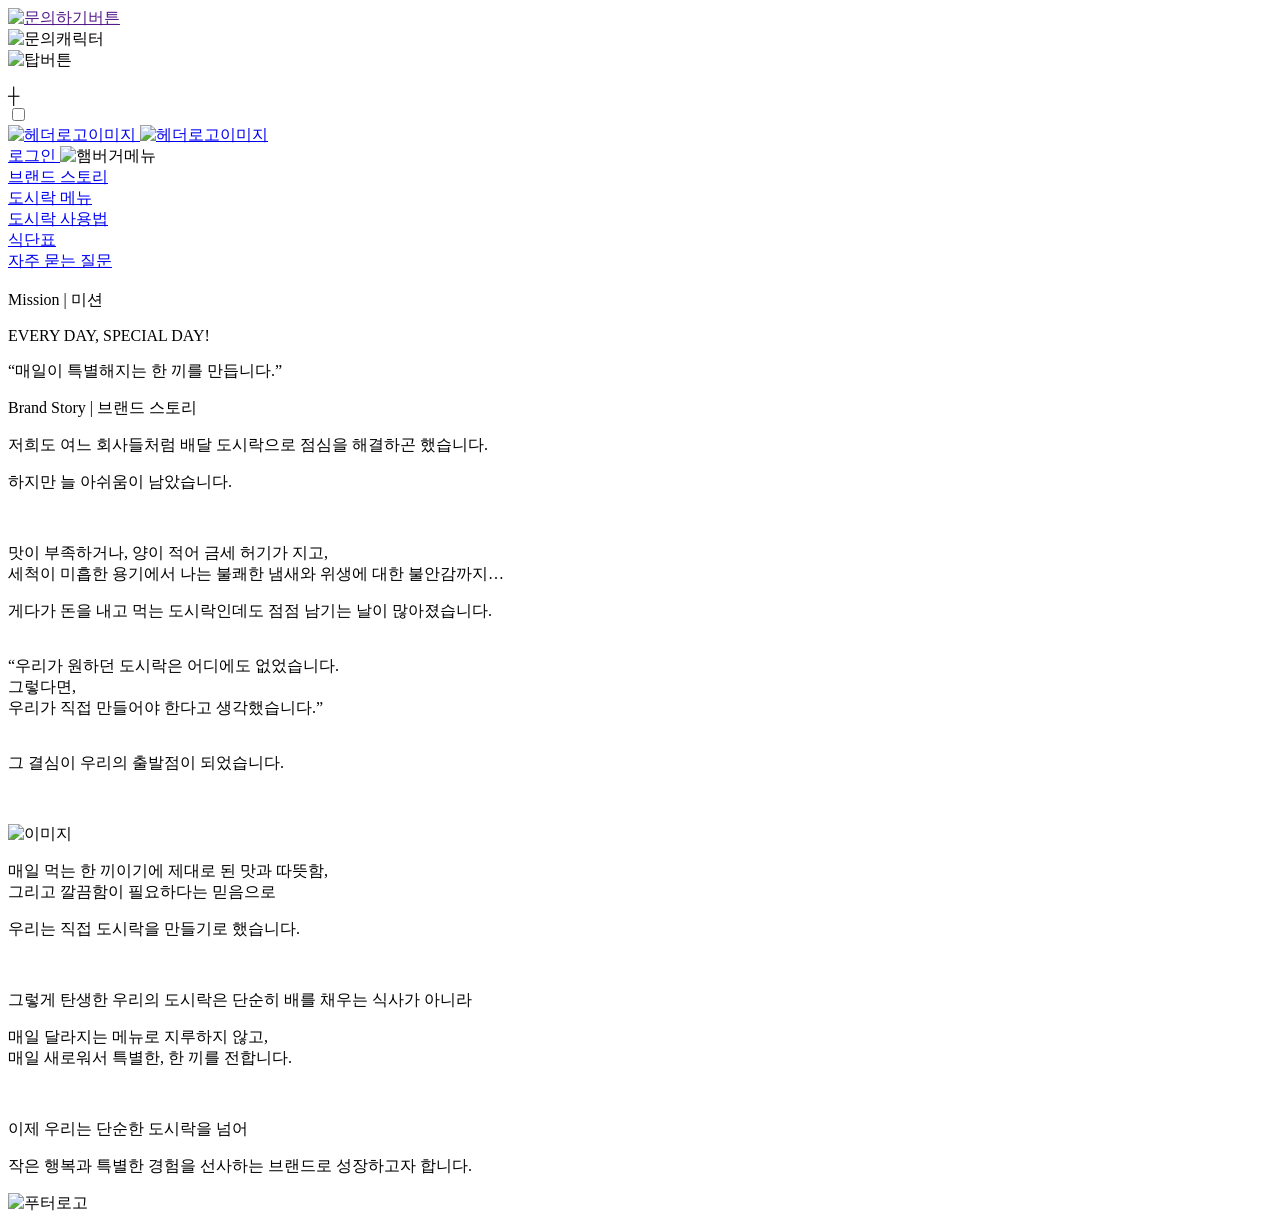
==== commit 196c90f3: "Add files via upload" ====
--- a/page/brandstory.html
+++ b/page/brandstory.html
@@ -7,48 +7,49 @@
     <title>밥온다 : 브랜드스토리</title>
     <meta property="og:site_name" content="밥온다-브랜드스토리">
     <!-- favicon -->
-    <link rel="shortcut icon" href="../public/images/icon/favicon_icon.ico" type="image/x-icon">
+    <link rel="shortcut icon" href="./public/images/icon/favicon_icon.ico" type="image/x-icon">
 
     <!-- 기본 -->
     <meta name="format-detection" content="telephone=no">
-    <link rel="canonical" href="https://bobonda.com/page/brandstory.html">
+    <link rel="canonical" href="https://dy980908.github.io/project01/page/brandstory.html">
 
     <!-- css -->
-    <link rel="stylesheet" href="/styles/global_v2.css">
-    <link rel="stylesheet" href="/mobile/global_mo_v2.css">
-    <link rel="stylesheet" href="/styles/font.css">
-    <link rel="stylesheet" href="/styles/brandstory.css">
-    <script defer src="/js/global_v2.js"></script>
-    <script defer src="/js/main.js"></script>
-    <script defer src="/js/brandstory.js"></script>
-    <script defer src="/js/banner.js"></script>
-    <script defer src="/js/footer.js"></script>
+    <link rel="stylesheet" href="./styles/global_v2.css">
+    <link rel="stylesheet" href="./mobile/global_mo_v2.css">
+    <link rel="stylesheet" href="./styles/font.css">
+    <link rel="stylesheet" href="./styles/brandstory.css">
+    <script defer src="./js/global_v2.js"></script>
+    <script defer src="./js/main.js"></script>
+    <script defer src="./js/brandstory.js"></script>
+    <script defer src="./js/banner.js"></script>
+    <script defer src="./js/footer.js"></script>
 
     <!-- font -->
     <!-- Malangmalang -->
-    <link rel="preload" href="/public/font/Malangmalang/MalangmalangR.woff2" as="font" type="font/woff2" crossorigin>
-    <link rel="preload" href="/public/font/Malangmalang/MalangmalangB.woff2" as="font" type="font/woff2" crossorigin>
+    <link rel="preload" href="./public/font/Malangmalang/MalangmalangR.woff2" as="font" type="font/woff2" crossorigin>
+    <link rel="preload" href="./public/font/Malangmalang/MalangmalangB.woff2" as="font" type="font/woff2" crossorigin>
     <!-- Hakgyoansim -->
-    <link rel="preload" href="/public/font/Hakgyoansim/HakgyoansimB.woff2" as="font" type="font/woff2" crossorigin>
-    <link rel="preload" href="/public/font/Hakgyoansim/HakgyoansimR.woff2" as="font" type="font/woff2" crossorigin>
+    <link rel="preload" href="./public/font/Hakgyoansim/HakgyoansimB.woff2" as="font" type="font/woff2" crossorigin>
+    <link rel="preload" href="./public/font/Hakgyoansim/HakgyoansimR.woff2" as="font" type="font/woff2" crossorigin>
 
 </head>
 
 <body>
-    <aside class="side_button">
-        <div class="side_btn contact_btn">
-            <a href="https://pf.kakao.com/_ANwxnn/chat" target="_blank" rel="noopener"
-                onclick="fbq('track','Contact',{action:'KakaoOrderClick', placement:'global'});">
-                <img src="../public/images/icon/kakao.svg" alt="문의하기버튼">
-            </a>
-        </div>
-        <div class="contact01">
-            <img src="/public/images/main/contact_character.gif" alt="문의캐릭터">
-        </div>
-        <div class="side_btn top_btn">
-            <img src="/public/images/icon/link-top.png" alt="탑버튼">
-        </div>
-    </aside>
+  <aside class="side_button">
+    <div class="side_btn contact_btn">
+      <a href="" target="_blank" rel="noopener"
+        onclick="fbq('track','Contact',{action:'KakaoOrderClick', placement:'global'});">
+        <img src="./public/images/icon/kakao.svg" alt="문의하기버튼">
+      </a>
+    </div>
+    <div class="contact01">
+      <img src="./public/images/main/contact_character.gif" alt="문의캐릭터">
+    </div>
+    <div class="side_btn top_btn">
+      <img src="./public/images/icon/link-top.png" alt="탑버튼">
+    </div>
+  </aside>
+  
   <!-- logout용 -->
   <header class="gnb_logout">
     <input type="checkbox" id="bannerToggle_logout" hidden>
@@ -65,8 +66,8 @@
       </div>
       <div class="logo">
         <a href="/index.html">
-          <img src="../public/images/logo/bobonda_line.svg" alt="헤더로고이미지" class="logo01">
-          <img src="../public/images/logo/bobonda_kr_white.svg" alt="헤더로고이미지" class="logo02">
+          <img src="./public/images/logo/bobonda_line.svg" alt="헤더로고이미지" class="logo01">
+          <img src="./public/images/logo/bobonda_kr_white.svg" alt="헤더로고이미지" class="logo02">
         </a>
       </div>
       <!-- logo end -->
@@ -76,293 +77,45 @@
             로그인
           </a>
           <label for="hamburger_btn_logout" class="close_btn">
-            <img src="../public/images/icon/line-md_close.svg" alt="햄버거메뉴">
+            <img src="./public/images/icon/line-md_close.svg" alt="햄버거메뉴">
           </label>
         </div>
-        <div class="gnb_btn on">
-          <a href="/page/brandstory.html">
+        <div class="gnb_btn">
+          <a href="./page/brandstory.html">
             브랜드 스토리
           </a>
         </div>
         <div class="gnb_btn">
-          <a href="/page/lunchbox.html">
+          <a href="./page/lunchbox.html">
             도시락 메뉴
           </a>
         </div>
         <div class="gnb_btn">
-          <a href="/page/how.html">
+          <a href="./page/how.html">
             도시락 사용법
           </a>
         </div>
         <div class="gnb_btn">
-          <a href="/page/menu.html">
+          <a href="./page/menu.html">
             식단표
           </a>
         </div>
         <div class="gnb_btn">
-          <a href="/page/faq.html">
+          <a href="./page/faq.html">
             자주 묻는 질문
           </a>
         </div>
       </div>
       <div class="action_box">
-        <!-- <a class="login_btn login_btn_pc" href="/page/login.html">
-          로그인
-        </a>
-        <a class="order_btn" href="/page/order.html" target="_top">
-          주문하기
-        </a> -->
+       
       </div>
     </nav>
   </header>
-  <!-- logout용 end -->
-  <!-- ✨login_on -->
-  <!-- <header class="gnb_login">
-      <input type="checkbox" id="bannerToggle_login" hidden>
-      <aside class="top-banner">
-      <div class="banner_title">
-          <p id="bannerText_login"></p>
-          <label for="bannerToggle_login" class="banner_close">┼</label>
-      </div>
-      </aside>
-      <nav class="gnb">
-        <input type="checkbox" name="menu_btn" id="hamburger_btn">
-          <div class="menu_btn">
-              <label for="hamburger_btn"></label>
-          </div>
-        <div class="logo">
-            <a href="/index.html">
-                <img src="../public/images/logo/bobonda_line.svg" alt="헤더로고이미지" class="logo01">
-                <img src="../public/images/logo/bobonda_kr_white.svg" alt="헤더로고이미지" class="logo02">
-            </a>
-        </div>
-          <div class="gnb_box">
-              <div class="action_box">
-                  <div class="login_btn_mo">
-                      <span class="client_name">
-                          에이치앤엘홀딩스
-                      </span>
-                      <span>님</span>
-                  </div>
-                  <label for="hamburger_btn" class="close_btn">
-                      <img src="../public/images/icon/line-md_close.svg" alt="햄버거메뉴">
-                  </label>
-              </div>
-              <div class="gnb_group_login">
-                  <div class="gnb_btn">
-                      <a href="./order_list.html">
-                        <svg width="28" height="28" viewBox="0 0 24 24" aria-hidden="true">
-                            <path
-                                d="M5 2H19a3 3 0 0 1 3 3V19a3 3 0 0 1-3 3H5a3 3 0 0 1-3-3V5a3 3 0 0 1 3-3Z"
-                                fill="none"
-                                stroke="currentColor"
-                                stroke-width="2.2"
-                                stroke-linejoin="round" />
-                            <path d="M6 7H8V9H6Z M6 11H8V13H6Z M6 15H8V17H6Z" fill="currentColor" />
-                            <path
-                                d="M11 8H17 M11 12H17 M11 16H17"
-                                fill="none"
-                                stroke="currentColor"
-                                stroke-width="2.2"
-                                stroke-linecap="round" />
-                        </svg>
-                        주문내역
-                      </a>
-                  </div>
-                  <div class="gnb_btn">
-                      <a href="./tax_invoice.html">
-                        <svg width="28" height="28" viewBox="0 0 24 24" aria-hidden="true">
-                        <path
-                            d="M9 3h7l-1.8 3H17a3 3 0 0 1 3 3v7a5 5 0 0 1-5 5H9a5 5 0 0 1-5-5v-7a3 3 0 0 1 3-3h3L8 3Z"
-                            fill="none"
-                            stroke="currentColor"
-                            stroke-width="2"
-                            stroke-linecap="round"
-                            stroke-linejoin="round"/>
-                            <path
-                                d="M8 11 L10 17
-                                M12 11 L10 17
-                                M12 11 L14 17
-                                M16 11 L14 17
-                                M7.5 12.8 H16.5"
-                                fill="none"
-                                stroke="currentColor"
-                                stroke-width="1.6"
-                                stroke-linecap="round"
-                                stroke-linejoin="round"/>
-                        </svg>
-                        세금계산서
-                      </a>
-                  </div>
-                  <div class="gnb_btn">
-                      <a href="./pay_list.html">
-                        <svg width="28" height="28" viewBox="0 0 24 19" aria-hidden="true">
-                            <path
-                                d="M5 2H19a3 3 0 0 1 3 3V13a3 3 0 0 1-3 3H5a3 3 0 0 1-3-3V5a3 3 0 0 1 3-3Z"
-                                fill="currentColor"
-                                stroke="currentColor"
-                                stroke-width="2.2"
-                                stroke-linejoin="round" />
-                            <text x="12" y="10"
-                                    text-anchor="middle" dominant-baseline="middle"
-                                    font-size="8.5" font-weight="900"
-                                    fill="white"
-                                    clip-path="url(#ovals-clip)">
-                                100
-                            </text>
-                        </svg>
-                        정산내역
-                      </a>
-                  </div>
-                  <div class="gnb_btn">
-                      <a href="./profile.html">
-                        <svg width="28" height="28" viewBox="0 0 24 24" aria-hidden="true">
-                            <path d="M12 4a3 3 0 1 1 0 6a3 3 0 1 1 0-6Z"
-                                fill="currentColor" stroke="currentColor" stroke-width="2"
-                                stroke-linecap="round" stroke-linejoin="round"/>
-                            <path d="M4 18 q0-4 4-4 h8 q4 0 4 4 q0 2-2 2 H6 q-2 0-2-2 Z"
-                                fill="currentColor" stroke="currentColor" stroke-width="2"
-                                stroke-linecap="round" stroke-linejoin="round"/>
-                        </svg>
-                        정보수정
-                      </a>
-                  </div>
-            </div>
-            <div class="gnb_btn on">
-                <a href="/page/brandstory.html">
-                    브랜드 스토리
-                </a>
-            </div>
-            <div class="gnb_btn">
-                <a href="/page/lunchbox.html">
-                    도시락 메뉴
-                </a>
-            </div>
-            <div class="gnb_btn">
-                <a href="/page/how.html">
-                    도시락 사용법
-                </a>
-            </div>
-            <div class="gnb_btn">
-                <a href="./page/menu.html">
-                    식단표
-                </a>
-            </div>
-            <div class="gnb_btn">
-                <a href="/page/faq.html">
-                    자주 묻는 질문
-                </a>
-            </div>
-            <div class="gnb_btn">
-              <a href="#!" class="logout">
-                <span class="ico05"></span>
-                <span class="gnb_txt">로그아웃</span>
-              </a>
-            </div>
-        </div>
-        <div class="action_box login_only">
-            <input type="checkbox" id="login_gnb" class="login_gnb" hidden>
-            <label for="login_gnb" class="login_gnb_btn login_on" aria-controls="login_gnb_menu" aria-expanded="false">
-                <span class="client_name">
-                    에이치앤엘홀딩스
-                </span>
-                <span>님</span>
-                <svg class="more" width="28" height="28" viewBox="0 0 24 24" aria-hidden="true">
-                    <path d="M6 9 L12 15 L18 9" fill="none" stroke="currentColor" stroke-width="2.4" stroke-linecap="round" stroke-linejoin="round"/>
-                </svg>
-            </label>
-            <div class="login_gnb_wrap">
-                <div class="login_gnb_contents" id="login_gnb_menu" role="menu">
-                    <a href="./order_list.html">
-                        <svg width="28" height="28" viewBox="0 0 24 24" aria-hidden="true">
-                            <path
-                                d="M5 2H19a3 3 0 0 1 3 3V19a3 3 0 0 1-3 3H5a3 3 0 0 1-3-3V5a3 3 0 0 1 3-3Z"
-                                fill="none"
-                                stroke="currentColor"
-                                stroke-width="2.2"
-                                stroke-linejoin="round" />
-                            <path d="M6 7H8V9H6Z M6 11H8V13H6Z M6 15H8V17H6Z" fill="currentColor" />
-                            <path
-                                d="M11 8H17 M11 12H17 M11 16H17"
-                                fill="none"
-                                stroke="currentColor"
-                                stroke-width="2.2"
-                                stroke-linecap="round" />
-                        </svg>
-                        주문내역
-                    </a>
-                    <a href="./tax_invoice.html">
-                        <svg width="28" height="28" viewBox="0 0 24 24" aria-hidden="true">
-                        <path
-                            d="M9 3h7l-1.8 3H17a3 3 0 0 1 3 3v7a5 5 0 0 1-5 5H9a5 5 0 0 1-5-5v-7a3 3 0 0 1 3-3h3L8 3Z"
-                            fill="none"
-                            stroke="currentColor"
-                            stroke-width="2"
-                            stroke-linecap="round"
-                            stroke-linejoin="round"/>
-                            <path
-                                d="M8 11 L10 17
-                                M12 11 L10 17
-                                M12 11 L14 17
-                                M16 11 L14 17
-                                M7.5 12.8 H16.5"
-                                fill="none"
-                                stroke="currentColor"
-                                stroke-width="1.6"
-                                stroke-linecap="round"
-                                stroke-linejoin="round"/>
-                        </svg>
-                        세금계산서
-                    </a>
-                    <a href="./pay_list.html">
-                        <svg width="28" height="28" viewBox="0 0 24 19" aria-hidden="true">
-                            <path
-                                d="M5 2H19a3 3 0 0 1 3 3V13a3 3 0 0 1-3 3H5a3 3 0 0 1-3-3V5a3 3 0 0 1 3-3Z"
-                                fill="currentColor"
-                                stroke="currentColor"
-                                stroke-width="2.2"
-                                stroke-linejoin="round" />
-                            <text x="12" y="10"
-                                    text-anchor="middle" dominant-baseline="middle"
-                                    font-size="8.5" font-weight="900"
-                                    fill="white"
-                                    clip-path="url(#ovals-clip)">
-                                100
-                            </text>
-                        </svg>
-                        정산내역
-                    </a>
-                    <a href="./profile.html">
-                        <svg width="28" height="28" viewBox="0 0 24 24" aria-hidden="true">
-                            <path d="M12 4a3 3 0 1 1 0 6a3 3 0 1 1 0-6Z"
-                                fill="currentColor" stroke="currentColor" stroke-width="2"
-                                stroke-linecap="round" stroke-linejoin="round"/>
-                            <path d="M4 18 q0-4 4-4 h8 q4 0 4 4 q0 2-2 2 H6 q-2 0-2-2 Z"
-                                fill="currentColor" stroke="currentColor" stroke-width="2"
-                                stroke-linecap="round" stroke-linejoin="round"/>
-                        </svg>
-                        정보수정
-                    </a>
-                    <a href="#!" class="logout">
-                        <span class="ico05"></span>
-                        <span class="gnb_txt">로그아웃</span>
-                    </a>
-                </div>
-            </div>
-            <a class="order_btn"
-                href="/page/order.html"
-                target="_blank"
-                rel="noopener"
-                onclick="fbq('track','Contact',{action:'KakaoOrderClick', placement:'global'});">
-                주문하기
-            </a>
-        </div>
-      </nav>
-  </header> -->
-  <!-- ✨login_on end -->
+ 
+
 
     <section class="section01 section01--brandstory">
-        <img src="../public/images/logo/bobonda_solid_white.svg" alt="">
+        <img src="./public/images/logo/bobonda_solid_white.svg" alt="">
     </section>
     <!-- visu:공통 -->
 
@@ -391,7 +144,7 @@
                     <br><br>
                     <p>그 결심이 우리의 출발점이 되었습니다.</p>
                     <br>
-                    <p class="brand-cont"><img src="../public/images/brandstory/content-01.jpg" alt="이미지"></p>
+                    <p class="brand-cont"><img src="./public/images/brandstory/content-01.jpg" alt="이미지"></p>
                     <p>매일 먹는 한 끼이기에 제대로 된 맛과 따뜻함,<br>그리고 깔끔함이 필요하다는 믿음으로</p>
                     <p>우리는 직접 도시락을 만들기로 했습니다.</p>
                     <br>
@@ -431,7 +184,7 @@
 
         <div class="footer_right">
           <div class="footer_logo">
-            <img src="../public/images/logo/bobonda_line(footer).svg" alt="푸터로고">
+            <img src="./public/images/logo/bobonda_line(footer).svg" alt="푸터로고">
           </div>
 
           <div class="footer_copylight">
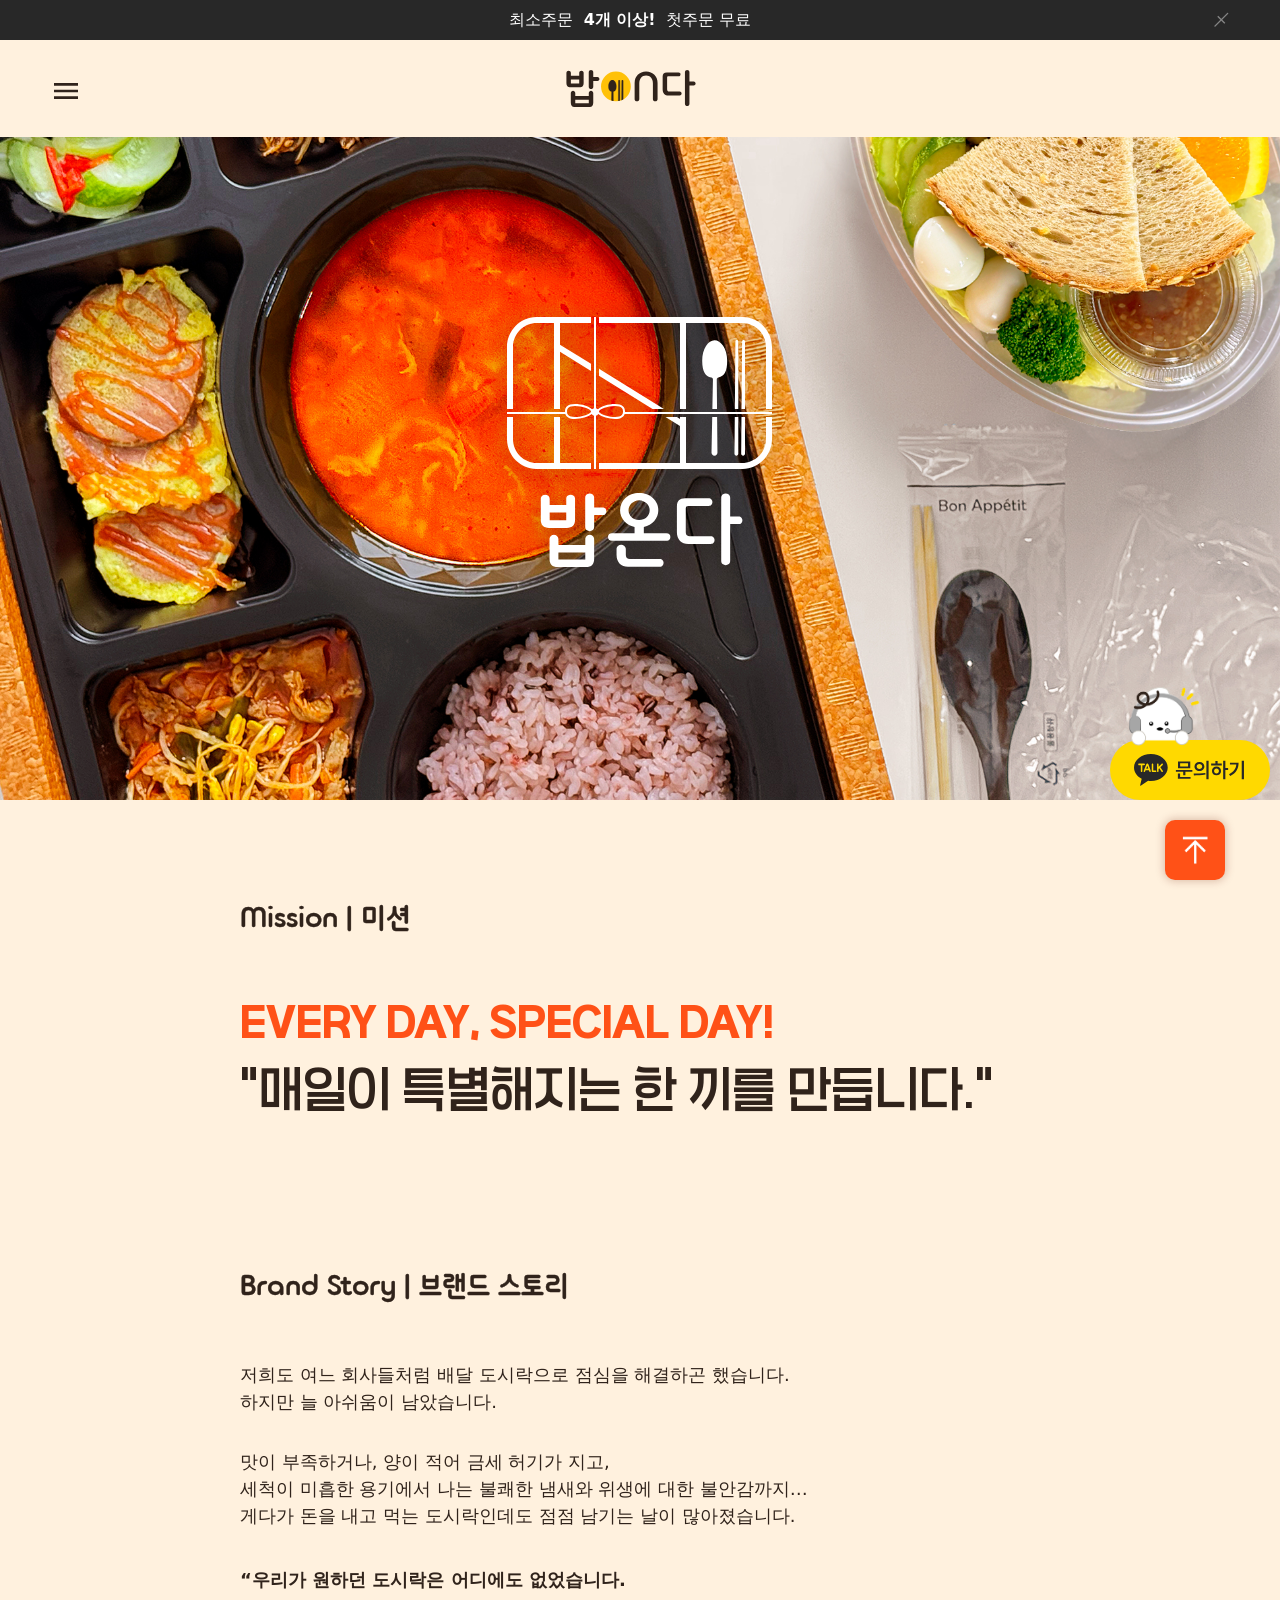
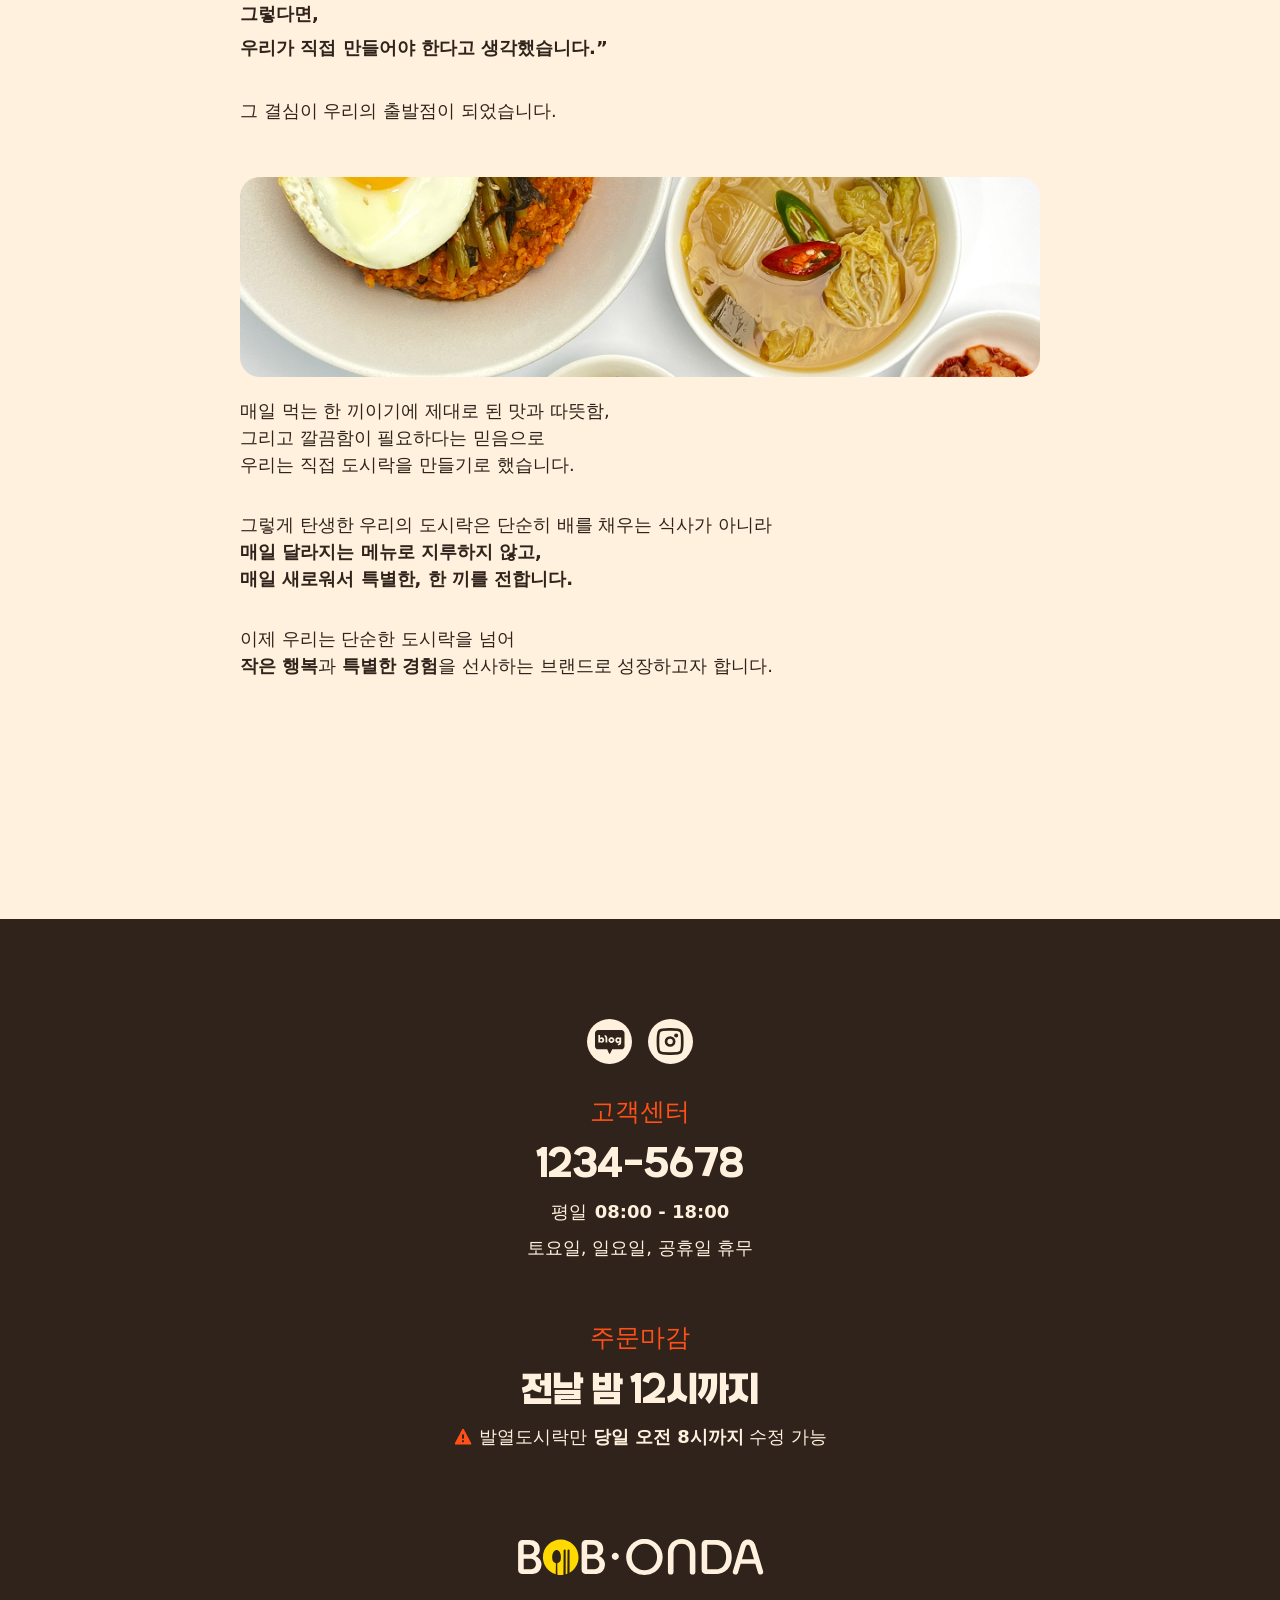
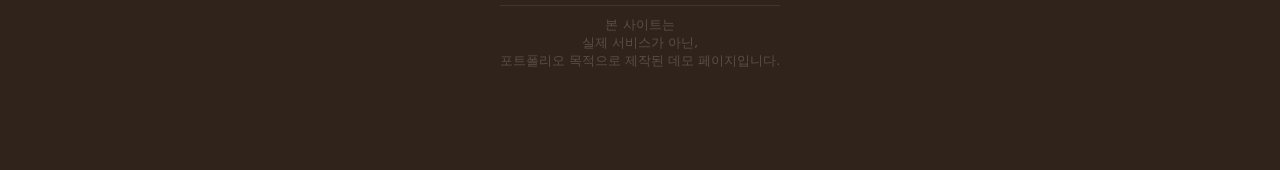
==== commit 187fc46b: "Add files via upload" ====
--- a/page/brandstory.html
+++ b/page/brandstory.html
@@ -7,30 +7,30 @@
     <title>밥온다 : 브랜드스토리</title>
     <meta property="og:site_name" content="밥온다-브랜드스토리">
     <!-- favicon -->
-    <link rel="shortcut icon" href="./public/images/icon/favicon_icon.ico" type="image/x-icon">
+    <link rel="shortcut icon" href="../public/images/icon/favicon_icon.ico" type="image/x-icon">
 
     <!-- 기본 -->
     <meta name="format-detection" content="telephone=no">
     <link rel="canonical" href="https://dy980908.github.io/project01/page/brandstory.html">
 
     <!-- css -->
-    <link rel="stylesheet" href="./styles/global_v2.css">
-    <link rel="stylesheet" href="./mobile/global_mo_v2.css">
-    <link rel="stylesheet" href="./styles/font.css">
-    <link rel="stylesheet" href="./styles/brandstory.css">
-    <script defer src="./js/global_v2.js"></script>
-    <script defer src="./js/main.js"></script>
-    <script defer src="./js/brandstory.js"></script>
-    <script defer src="./js/banner.js"></script>
-    <script defer src="./js/footer.js"></script>
+    <link rel="stylesheet" href="../styles/global_v2.css">
+    <link rel="stylesheet" href="../mobile/global_mo_v2.css">
+    <link rel="stylesheet" href="../styles/font.css">
+    <link rel="stylesheet" href="../styles/brandstory.css">
+    <script defer src="../js/global_v2.js"></script>
+    <script defer src="../js/main.js"></script>
+    <script defer src="../js/brandstory.js"></script>
+    <script defer src="../js/banner.js"></script>
+    <script defer src="../js/footer.js"></script>
 
     <!-- font -->
     <!-- Malangmalang -->
-    <link rel="preload" href="./public/font/Malangmalang/MalangmalangR.woff2" as="font" type="font/woff2" crossorigin>
-    <link rel="preload" href="./public/font/Malangmalang/MalangmalangB.woff2" as="font" type="font/woff2" crossorigin>
+    <link rel="preload" href="../public/font/Malangmalang/MalangmalangR.woff2" as="font" type="font/woff2" crossorigin>
+    <link rel="preload" href="../public/font/Malangmalang/MalangmalangB.woff2" as="font" type="font/woff2" crossorigin>
     <!-- Hakgyoansim -->
-    <link rel="preload" href="./public/font/Hakgyoansim/HakgyoansimB.woff2" as="font" type="font/woff2" crossorigin>
-    <link rel="preload" href="./public/font/Hakgyoansim/HakgyoansimR.woff2" as="font" type="font/woff2" crossorigin>
+    <link rel="preload" href="../public/font/Hakgyoansim/HakgyoansimB.woff2" as="font" type="font/woff2" crossorigin>
+    <link rel="preload" href="../public/font/Hakgyoansim/HakgyoansimR.woff2" as="font" type="font/woff2" crossorigin>
 
 </head>
 
@@ -39,14 +39,14 @@
     <div class="side_btn contact_btn">
       <a href="" target="_blank" rel="noopener"
         onclick="fbq('track','Contact',{action:'KakaoOrderClick', placement:'global'});">
-        <img src="./public/images/icon/kakao.svg" alt="문의하기버튼">
+        <img src="../public/images/icon/kakao.svg" alt="문의하기버튼">
       </a>
     </div>
     <div class="contact01">
-      <img src="./public/images/main/contact_character.gif" alt="문의캐릭터">
+      <img src="../public/images/main/contact_character.gif" alt="문의캐릭터">
     </div>
     <div class="side_btn top_btn">
-      <img src="./public/images/icon/link-top.png" alt="탑버튼">
+      <img src="../public/images/icon/link-top.png" alt="탑버튼">
     </div>
   </aside>
   
@@ -65,43 +65,43 @@
         <label for="hamburger_btn_logout"></label>
       </div>
       <div class="logo">
-        <a href="/index.html">
-          <img src="./public/images/logo/bobonda_line.svg" alt="헤더로고이미지" class="logo01">
-          <img src="./public/images/logo/bobonda_kr_white.svg" alt="헤더로고이미지" class="logo02">
+        <a href="../index.html">
+          <img src="../public/images/logo/bobonda_line.svg" alt="헤더로고이미지" class="logo01">
+          <img src="../public/images/logo/bobonda_kr_white.svg" alt="헤더로고이미지" class="logo02">
         </a>
       </div>
       <!-- logo end -->
       <div class="gnb_box">
         <div class="action_box">
-          <a class="login_btn login_btn_mo" href="/page/login.html">
+          <a class="login_btn login_btn_mo" href="../page/login.html">
             로그인
           </a>
           <label for="hamburger_btn_logout" class="close_btn">
-            <img src="./public/images/icon/line-md_close.svg" alt="햄버거메뉴">
+            <img src="../public/images/icon/line-md_close.svg" alt="햄버거메뉴">
           </label>
         </div>
         <div class="gnb_btn">
-          <a href="./page/brandstory.html">
+          <a href="../page/brandstory.html">
             브랜드 스토리
           </a>
         </div>
         <div class="gnb_btn">
-          <a href="./page/lunchbox.html">
+          <a href="../page/lunchbox.html">
             도시락 메뉴
           </a>
         </div>
         <div class="gnb_btn">
-          <a href="./page/how.html">
+          <a href="../page/how.html">
             도시락 사용법
           </a>
         </div>
         <div class="gnb_btn">
-          <a href="./page/menu.html">
+          <a href="../page/menu.html">
             식단표
           </a>
         </div>
         <div class="gnb_btn">
-          <a href="./page/faq.html">
+          <a href="../page/faq.html">
             자주 묻는 질문
           </a>
         </div>
@@ -115,7 +115,7 @@
 
 
     <section class="section01 section01--brandstory">
-        <img src="./public/images/logo/bobonda_solid_white.svg" alt="">
+        <img src="../public/images/logo/bobonda_solid_white.svg" alt="">
     </section>
     <!-- visu:공통 -->
 
@@ -144,7 +144,7 @@
                     <br><br>
                     <p>그 결심이 우리의 출발점이 되었습니다.</p>
                     <br>
-                    <p class="brand-cont"><img src="./public/images/brandstory/content-01.jpg" alt="이미지"></p>
+                    <p class="brand-cont"><img src="../public/images/brandstory/content-01.jpg" alt="이미지"></p>
                     <p>매일 먹는 한 끼이기에 제대로 된 맛과 따뜻함,<br>그리고 깔끔함이 필요하다는 믿음으로</p>
                     <p>우리는 직접 도시락을 만들기로 했습니다.</p>
                     <br>
@@ -184,7 +184,7 @@
 
         <div class="footer_right">
           <div class="footer_logo">
-            <img src="./public/images/logo/bobonda_line(footer).svg" alt="푸터로고">
+            <img src="../public/images/logo/bobonda_line(footer).svg" alt="푸터로고">
           </div>
 
           <div class="footer_copylight">
--- a/styles/global_v2.css
+++ b/styles/global_v2.css
@@ -0,0 +1,1221 @@
+/* img {
+  max-width: 100%;
+  height: auto;
+  display: block;
+} */
+
+.login_btn,
+.order_btn {
+  opacity: 0 !important;
+  pointer-events: none !important;
+}
+/* 🚨임시 */
+
+.logout {
+  width: 100%;
+  display: flex;
+  justify-content: center;
+  align-items: center;
+}
+/* 아이콘 이미지 삽입 */
+.ico05{
+  width: 28px;
+  height: 28px;
+  background: currentColor;
+}
+.ico05 {
+  -webkit-mask: url("./public/images/icon/logout.svg") center/contain no-repeat;
+  mask: url("./public/images/icon/logout.svg") center/contain no-repeat;
+}
+.login_gnb_contents a:hover {
+    background-color: var(--background-light);
+    color: black;
+    border-radius: 10px;
+    padding: 6px 14px;
+}
+.gnb_btn .logout {margin-top: 100px;}
+.gnb_btn .logout .gnb_txt {
+  color: #777777;
+}
+.gnb_btn .logout .ico05 {
+  margin-right: 8px;
+  color: #777777;
+}
+.gnb_btn .logout {display: none;}
+/* ============================== 로그인 시스템 ================================ */
+
+.gnb {
+  box-sizing: border-box;
+}
+header,
+.gnb,
+.gnb_logout,
+.gnb_login,
+.gnb_box {
+    box-sizing: border-box;
+}
+:root {
+  /* font */
+  --font-pretendard-jp: "Pretendard JP Variable";
+  --font-malang-kr: "MalangmalangR";
+
+  /* margin */
+  --side-margin: 20px;
+
+  /* padding */
+  --section-padding-1: 20px;
+  --inner-padding-1: 12px;
+
+  /* 공통값 */
+  --max-width: 93.958vw;
+  /* 1804px */
+
+  /* semantic color */
+  --label-normal: #171719;
+  --label-strong: #000000;
+  --label-neutral: #2e2f33;
+  --label-alternative: #848588;
+  --label-assistive: rgba(55, 56, 60, 0.28);
+  --label-disable: rgba(55, 56, 60, 0.16);
+  --label-white: #ffffff;
+
+
+  --primary-orange: #FF5117;
+  --primary-green: #189C38;
+  --primary-yellow: #FFD900;
+  --primary-baige: #FFF1DE;
+  --primary-brown: #30231B;
+
+  --secondary-normal: #e5f0ff;
+  --secondary-alternative: #6541f2;
+
+  --background-dark: #282828;
+  --background-light: #F2F3F5;
+
+  --background-unable-btn: #E3E3E3;
+  --background-unable-text: #777777;
+
+  --font-gray: #969696;
+
+  --line-normal: rgba(112, 115, 124, 0.22);
+}
+* {
+  margin: 0;
+  padding: 0;
+  box-sizing: border-box;
+  list-style: none;
+  text-decoration: none;
+  border: none;
+  outline: none;
+  background: transparent;
+  word-break: keep-all;
+  font-family: var(--font-pretendard-jp), "Pretendard JP Variable", Pretendard,
+    -apple-system, BlinkMacSystemFont, system-ui, Roboto, "Helvetica Neue",
+    "Segoe UI", "Hiragino Sans", "Apple SD Gothic Neo", Meiryo, "Noto Sans JP",
+    "Noto Sans KR", "Malgun Gothic", Osaka, "Apple Color Emoji",
+    "Segoe UI Emoji", "Segoe UI Symbol", sans-serif;
+}
+
+html,
+body {
+  font-weight: 400;
+  line-height: 1.25;
+  -webkit-text-size-adjust: 100%;
+  -webkit-font-smoothing: antialiased;
+  background-size: cover;
+  background-repeat: no-repeat;
+  background-position: center;
+  -webkit-background-size: cover;
+  -moz-background-size: cover;
+  -o-background-size: cover;
+  background-attachment: fixed;
+  user-select: none;
+  -webkit-user-select: none; 
+}
+
+html {
+  font-size: 62.5%;
+}
+
+body {
+  font-size: 1.6rem;
+  background-color: #fcfcfc;
+}
+
+a {
+  color: var(--label-normal);
+  text-decoration: none;
+}
+
+a,
+button {
+  -webkit-user-drag: none;
+}
+
+section {
+    margin: 0 auto;
+}
+/* 마진공통 */
+.margin_top40 {
+  margin-top: 40px;
+}
+/* 마진공통 end*/
+.hidden {
+  display: none;
+}
+
+.hide {
+  display: none;
+}
+
+.ui_wrap {
+  width: 100%;
+  height: 100vh;
+  min-height: 900px;
+  position: relative;
+  background-color: var(--secondary-normal);
+  padding-left: 96px;
+  display: flex;
+  flex-direction: column;
+  align-items: flex-start;
+  justify-content: flex-start;
+  gap: 8px;
+}
+
+/* 드래그 제어 */
+/* 드래그 방지 */
+.drag-prevent{
+  -ms-user-select: none;
+  -moz-user-select: -moz-none;
+  -webkit-user-select: none;
+  -khtml-user-select: none;
+  user-select: none;
+  cursor: no-drop;
+}
+/* 드래그 허용 */
+.draggable {
+  -webkit-user-select:all;
+  -moz-user-select:all;
+  -ms-user-select:all;
+  user-select:all
+}
+/* 드래그 텍스트만 허용 */
+.draggable_text {
+  -webkit-user-select:text;
+  -moz-user-select:text;
+  -ms-user-select:text;
+  user-select:text
+}
+/****** 배너 ******/
+.top-banner {
+  display: flex;
+  width: 100%;
+  height: 40px;
+  background-color: var(--background-dark);
+}
+.banner_title {
+  width: 1400px;
+  margin: 0 auto;
+  display: flex;
+  justify-content: center;
+  align-items: center;
+  color: white;
+  font-weight: 300;
+}
+.banner_title p {
+  width: 90%;
+  display: flex;
+  justify-content: center;
+  align-items: center;
+}
+.banner_title span {
+  font-weight: 600;
+}
+.banner_close {
+  word-wrap: 10%;
+  display: inline-block;
+  color: #868686;
+  transform: rotate(45deg);
+  transform-origin: center center;
+  margin-left: 10px;
+  cursor: pointer;
+  transition: all .3s ease;
+}
+.banner_close:hover {color: white;}
+#bannerToggle_login:checked + .top-banner,
+#bannerToggle_logout:checked + .top-banner {
+  display: none;
+}
+#bannerTogglee_login:checked ~ header,
+#bannerTogglee_logout:checked ~ header {
+  top: 0;
+  transition: all .3s ease;
+}
+/****** 배너 end ******/
+/****** 헤더 ******/
+header {
+  margin: 0 auto;
+  width: 100%;
+  position: fixed;
+  top: 0;
+  z-index: 9000;
+  background: transparent;
+  transition: background-color .25s ease, backdrop-filter .25s ease, box-shadow .25s ease;
+}
+/* 스크롤 시 스타일 */
+header.scrolled{
+  background: rgba(48, 35, 27, 0.6); 
+  backdrop-filter: saturate(200%) blur(22px); 
+  -webkit-backdrop-filter: saturate(200%) blur(22px);
+  box-shadow: 0 2px 10px rgba(0,0,0,.06);
+  z-index: 9999;
+}
+header.scrolled .order_btn {
+    background-color: var(--primary-orange);
+    border: 1px solid var(--primary-orange);
+}
+header.scrolled .order_btn:hover {
+    background-color: var(--primary-brown);
+    color: white;
+    border: 1px solid var(--primary-brown);
+}
+header.scrolled .login_btn {
+    color: white;
+    border: 1px solid white;
+}
+header.scrolled .login_btn:hover {
+    color: var(--primary-orange);
+    background-color: white;
+}
+/*  */
+header.scrolled .logo01 {
+    opacity: 0;
+}
+header.scrolled .logo02 {
+    opacity: 1;
+}
+header.scrolled .gnb_btn a {
+    color: white;
+}
+header.scrolled .on a {
+    color: var(--primary-orange);
+}
+.logo02 {
+    opacity: 0;
+    transition: all 0.3s;
+}
+.logo01, .logo02 {
+    position:absolute;
+    top:0; left:0;
+    width:100%;
+    height:100%;
+    transition:opacity .3s ease;
+}
+
+.gnb {
+  width: 100%;
+  padding: 0 50px;
+  height: 97px;
+  display: flex;
+  flex-direction: row;
+  justify-content: space-between;
+  align-items: center;
+  position: relative;
+}
+.gnb .logo {
+  width: 10%;
+  height: 97px;
+  justify-content: left;
+  position: relative;
+}
+.logo img {
+  width: 160px;
+  height: 97px;
+  object-fit: contain;
+  padding: 30px 30px 30px 0;
+}
+.gnb_box {
+  width: 70%;
+  display: flex;
+  flex-direction: row;
+  justify-content: center;
+  align-items: center;
+  font-size: 22px;
+}
+.gnb_btn {
+  font-weight: 600;
+  margin-right: 60px;
+  height: 97px;
+  position: relative;
+  color: white;
+  display: inline-flex;
+  align-items:center;
+  text-decoration:none;
+  padding-bottom: 8px;
+  transition: color .3s;
+  border-bottom: none;
+}
+/* 언더라인(처음엔 0→호버 시 100%) */
+.gnb_btn a::after{
+  content: "";
+  position: absolute;
+  left: 0;
+  bottom: 0;
+  height: 5px;
+  width: 100%;
+  background: var(--primary-orange);
+  transform: scaleX(0);
+  transform-origin: left center;
+  transition: transform .35s ease;
+}
+.gnb_btn:hover a::after,
+.gnb_btn a:focus-visible::after{
+  transform: scaleX(1);
+}
+.gnb_btn a.is-active::after{
+  transform: scaleX(1);
+}
+.gnb_btn a:focus-visible{
+  outline: none;
+  box-shadow: 0 0 0 2px color-mix(in oklab, var(--primary-orange), white 60%);
+}
+
+.gnb_btn a {
+    color: var(--primary-brown);
+    transition: color .3s;
+}
+.gnb_btn:hover,
+header.scrolled .gnb_btn a:hover,
+.gnb_btn a:hover {
+  font-weight: 700;
+  color: var(--primary-orange);
+}
+.gnb_box .on a {
+  font-weight: 700;
+  color: var(--primary-orange);
+  transform: translateY(3px);
+}
+.gnb_box .on {
+  border-bottom: 5px solid var(--primary-orange);
+}
+.gnb_box .on a::after {
+  content: "";
+  position: absolute;
+  left: 0;
+  bottom: 0;
+  height: 5px;
+  width: 100%;
+  background: var(--primary-orange);
+  transform: scaleX(0);
+  transform-origin: left center;
+  transition: transform .35s ease;
+}
+
+.order_btn {
+  width: 20%;
+  width: 160px;
+  height: 52px;
+  display: flex;
+  justify-content: center;
+  align-items: center;
+  background-color: var(--primary-brown);
+  border: 1px solid var(--primary-brown);
+  border-radius: 100px;
+  color: white;
+  font-weight: 700;
+  font-size: 24px;
+  cursor: pointer;
+  transition: all 0.3s;
+}
+.action_box {
+  display: flex;
+  justify-content: center;
+  align-items: center;
+  gap: 10px;
+}
+.login_btn {
+  width: 20%;
+  width: 160px;
+  height: 52px;
+  display: flex;
+  justify-content: center;
+  align-items: center;
+  border-radius: 100px;
+  color: white;
+  border: 1px solid white;
+  font-weight: 700;
+  font-size: 24px;
+  cursor: pointer;
+  transition: all 0.3s;
+}
+.order_btn:hover,
+.login_btn:hover {
+  background-color: var(--primary-orange);
+  color: white;
+  border: 1px solid var(--primary-orange);
+}
+
+/* ------------ 로그인용 gnb ------------ */
+.login_on {
+  height: 52px;
+  border: none;
+  display: flex;
+  gap: 6px;
+  justify-content: center;
+  align-items: center;
+  color: var(--primary-orange);
+  font-weight: 700;
+  padding: 6px 20px;
+  border-radius: 100px;
+  transition: all .3s;
+  cursor: pointer;
+  background-color: white;
+}
+.client_name {
+  color: var(--primary-orange);
+  font-size: 1.8rem;
+}
+.login_on:hover {
+  background-color: var(--background-light);
+  color: var(--primary-orange);
+  padding: 6px 20px;
+  border-radius: 100px;
+}
+.login_on:hover .login_gnb_wrap {display: block;}
+
+.login_on span:nth-child(2) {
+  margin-top: 4px;
+  color: var(--font-gray);
+}
+.login_gnb_wrap {
+  position: absolute;
+  top: 80px; right: 80px;
+  background-color: white;
+  border-radius: 10px;
+  padding: 10px 8px;
+  box-shadow: 0 5px 20px 1px rgba(0, 0, 0, 0.2);
+  max-height: 0;
+  opacity: 0;
+  transform: translateY(-6px);
+  overflow: hidden;
+  transition: max-height .25s ease, opacity .2s ease, transform .2s ease;
+}
+.login_gnb_wrap a:hover {background:#f5f5f5;}
+
+/* 열림 상태 */
+#login_gnb:checked {
+  background-color: var(--background-light);
+  color: var(--primary-orange);
+}
+#login_gnb:checked ~ .login_gnb_wrap{
+  max-height: 400px;
+  opacity: 1;
+  transform: none;
+  padding: 10px 8px; 
+}
+.login_gnb_btn .more {
+  transform: rotate(0deg);
+  transform-origin: 50% 50%;
+  color: var(--font-gray);
+  transition: transform .3s ease;
+}
+.login_gnb_btn .more:hover {
+  color: var(--primary-orange);
+  transition: transform .3s ease;
+}
+#login_gnb:checked ~ .login_gnb_btn .more {
+  transform: rotate(180deg);
+  color: var(--primary-orange);
+}
+
+.login_gnb:checked + .login_gnb_btn {
+  background:#e5e7eb;
+  transition: all 0.3s;
+}
+.login_gnb_contents {
+  display: grid;
+  grid-template-columns: repeat(2, 1fr); 
+  gap: 12px;
+}
+.login_gnb_contents a {
+  display: flex;
+  gap: 10px;
+  justify-content: left;
+  align-items: center;
+  padding: 6px 14px;
+  transition: all 0.3s;
+  color: var(--background-unable-text);
+}
+.login_gnb_contents a:hover {
+  background-color: var(--background-light);
+  color: black;
+  border-radius: 10px;
+  padding:6px 14px;
+}
+.on_btn {
+    background-color: #FF511710;
+    color: var(--primary-orange) !important;
+    font-weight: 700;
+    border-radius: 10px;
+    padding: 6px 14px;
+}
+/* ------------ 로그인용 gnb end ------------ */
+/****** 헤더 end ******/
+/****** 탑버튼 ******/
+.side_button {
+  display: flex;
+  flex-direction: column;
+  gap: 20px;
+  transition: opacity 0.3s ease;
+  position: fixed;
+  bottom: 20px;
+  right: 20px;
+  width: 50px;
+  height: auto;
+  z-index: 999;
+  cursor: pointer;  
+  pointer-events: none;
+}
+.side_button.show {
+  opacity: 1 !important;
+  pointer-events: auto !important;
+}
+
+.side_btn,
+.side_btn a {
+  opacity: 1; 
+  pointer-events: auto;
+  width: 60px;
+  height: 60px;
+  border-radius: 10px;
+  z-index: 999;
+  cursor: pointer;
+}
+.top_btn {
+  background-color: var(--primary-orange);
+  transform: translateX(-45px);
+  box-shadow: 0 0 8px 1px #6d1d0040;
+}
+.top_btn img {
+  width: 100%;
+  height: 100%;
+  transform: scale(0.5);
+  object-fit: contain;
+}
+.contact_btn img {
+  width: 100%;
+  height: 100%;
+  object-fit: contain;
+  z-index: 999;
+  transform: scale(0.8);
+}
+.contact_btn a img {
+  width: 100%;
+  height: 100%;
+  transform: scale(0.8);
+  object-fit: contain;
+  opacity: 1;
+  transition: opacity .35s ease;
+}
+.contact_btn { 
+  width: 60px;
+  height: 60px;
+  position: relative;
+}
+.contact_btn a {
+  position: absolute; 
+  right: 0; bottom: 0;  
+  display: flex; 
+  align-items: center; 
+  justify-content: right;
+  width: 160px;
+  padding: 0 10px;
+  height: 60px;
+  border-radius: 100px;
+  cursor: pointer;
+  z-index: 999;
+  background-color: var(--primary-yellow);
+  overflow: hidden;
+  transition: width .3s ease, border-radius .3s ease;
+}
+.contact_btn a::before{
+  content: "";
+  flex: 0 0 24px; 
+  width: 24px; 
+  height: 24px;
+  transform: translateX(-70px);
+  background: var(--icon) left/contain no-repeat;
+}
+.contact_btn a:hover img {
+  display: none;
+  transition: width .3s ease, border-radius .3s ease;
+}
+.contact_btn a:hover {
+  width: 240px;
+  height: 60px;
+  background-color: #FFD900;
+  display: flex;
+  flex-direction: row;
+  align-items: center;
+  justify-content: center;
+  overflow: hidden;
+  --icon: url("./public/images/icon/link-contact_brown.png");
+}
+.contact_btn a:hover img {
+  transform: translateX(100px);
+  opacity: 0;
+}
+.contact_btn a::after {
+  content: "카톡으로 문의하기";
+  width: 100%;
+  height: 0;
+  opacity: 0;
+  position: absolute;
+  left: 100px;
+  top: 18px;
+  font-size: 20px;
+  transform: translateX(-34px);
+  display: flex;
+  color: black;
+  font-weight: 600;
+  white-space: nowrap;
+  transition: opacity .5s ease-out 0s, transform .1s ease-out;
+}
+.contact_btn a:hover::after {
+  width: 100%;
+  opacity: 1;
+}
+/* 말풍선 / 캐릭터 래퍼 */
+.contact01 {
+  position: absolute;
+  top: -67.8px;
+  left: -140px;
+  width: 100px; 
+  height: auto;
+  display: block;
+  opacity: 1;
+  z-index: 1000;
+  transition: transform 0.4s ease;
+}
+.contact01 img {
+  width: 100%;
+  height: auto;
+  object-fit: contain;
+  transform: translateX(40px) translateY(-3px) scale(0.8); 
+}
+.contact_btn:hover + .contact01 {
+  transform: translateX(-60px); 
+}
+
+
+/****** 탑버튼 end ******/
+/****** footer ******/
+footer {
+    width: 100%;
+    background-color: var(--primary-brown);
+    color: var(--primary-baige);
+    padding: 50px 200px 80px 200px;
+    overflow: hidden;
+    display: flex;
+    justify-content: center;
+    align-items: first baseline;
+}
+.footer {
+    width: 100%;
+    margin: 0 auto;
+    display: flex;
+    font-size: 13px;
+    justify-content: space-between;
+    align-items: flex-start;
+    flex-direction: column;
+
+}
+.footer_logo {margin-bottom: 24px;}
+.footer_logo img {
+    width: 250px;
+    opacity: 1;
+}
+.footer_bottom {
+  display: flex;
+  width: 100%;
+  justify-content: space-between;
+}
+/* 왼쪽푸터 */
+.footer_contactus {
+  display: flex;
+  gap: 90px;
+}
+.footer_contactus .call,
+.footer_contactus .order_time {
+    gap: 10px;
+    display: flex;
+    flex-direction: column;
+    align-items: flex-start;
+}
+.footer_contactus .call .ask_time {
+  display: flex;
+  flex-direction: row;
+  gap: 40px;
+}
+.footer_contactus .call .ask_time span {
+  font-weight: bold;
+}
+.foo_tit {
+  font-size: 25px;
+  font-weight: 550;
+  color: var(--primary-orange);
+}
+.foo_con {
+  font-family: 'HakgyoansimB';
+  font-size: 44px;
+}
+.foo_ext {
+  display: flex;
+  justify-content: center;
+  align-items: center;
+  font-size: 18px;
+}
+.order-info{
+    display: flex;
+    align-items: flex-start !important;
+    gap: 6px;
+}
+.order-info img{
+    margin-top: 2px;
+}
+.order-text{
+    display: flex;
+    flex-direction: column;
+    align-items: flex-start;
+    line-height: 1.3;
+    margin-left: -8px !important;
+}
+.foo_ext span{
+  margin-left: 8px;
+}
+.foo_ext img {
+  width: 20px;
+  height: 20px;
+  object-fit: contain;
+}
+.foo_ext p {
+  display: flex;
+  justify-content: left;
+  align-items: center;
+  margin-bottom: 10px;
+}
+/* 오른쪽푸터 */
+.footer_right {
+    text-align: right;
+}
+.footer_gnb {
+    height: 20px;
+    display: flex;
+    line-height: 13px;
+}
+.footer_gnb div {
+    height: 13px;
+    border-right: 1px solid var(--font-gray);
+    padding: 0 20px;
+}
+.sns {
+    display: flex;
+    justify-content: flex-start;
+    align-items: center;
+    padding: 10px 0 50px 0;
+    gap: 16px;
+}
+.sns_icon a {
+    width: 45px;
+    height: 45px;
+    background-color: var(--primary-baige);
+    border-radius: 45px;
+    display: flex;
+    align-items: center;
+    justify-content: center;
+}
+.sns_icon img {
+    width: 95%;
+    height: 100%;
+    object-fit: contain;
+}
+.footer_copylight {
+    display: flex;
+    flex-direction: column;
+    opacity: 0.2;
+}
+.footer_copylight>span {
+    margin-bottom: 10px;
+}
+/****** footer end ******/
+/* =========== visu ========== */
+/* 고정된 배경 레이어(section01 영역에서만 노출) */
+.parallax-bg {
+  position: fixed;
+  inset: 0;
+  overflow: hidden;
+  pointer-events: none;
+  z-index: -1;
+}
+.parallax-bg img {
+  position: absolute;
+  width: 100%;
+  height: auto;
+  object-fit: cover;
+  top: 0;
+  left: 0;
+  transform: translateY(0);
+}
+
+/* === SECTION 01 === */
+.section01 {
+  height: 80vh;
+  display: flex;
+  justify-content: center;
+  align-items: center;
+  color: white;
+  position: relative;
+  z-index: 1;
+  user-select: none;
+  -webkit-user-select: none; 
+}
+
+/* === SECTION 02 === */
+.section02 {
+  background-color: var(--primary-baige);
+  min-height: 100vh;
+  padding: 100px 0;
+  position: relative;
+  z-index: 2;
+}
+.container {
+    width: 1080px;
+    margin: 0 auto;
+}
+/* =========== visu ========== end */
+
+/* 공통 폰트 */
+.title {
+  font-family: 'HakgyoansimB';
+  color: var(--primary-orange);
+  font-size: 60px;
+  display: flex;
+  align-items: center;
+}
+.sub_title {
+  font-family: 'MalangmalangR';
+  font-weight: 900;
+  font-size: 36px;
+}
+/* 공통 폰트 end */
+
+
+/* 보류 섹션 */
+.main_section03 {
+  display: none;
+}
+/* 보류 섹션 end */
+
+/* 주문 입력창:hover 기능 */
+.input_con:focus {
+  background-color: white;
+  border: 1px solid var(--primary-orange);
+  box-sizing: border-box;
+}
+.input_con[readonly] {
+  background-color: #ECECEC;
+  color: var(--label-alternative);
+  cursor: not-allowed;
+  border: 1px solid #ddd; 
+}
+/* 주문 입력창:hover 기능 end */
+
+/* 부가설명 css */
+.ext {
+    font-size: 1.4rem;
+    color: var(--label-alternative);
+}
+/* 업로드&다운로드 load btn */
+.loader_btn {
+    padding: 20px 40px;
+    border-radius: 10px;
+    display: flex;
+    align-items: center;
+    justify-content: center;
+    gap: 4px;
+    border: 1px solid var(--line-normal);
+    background-color: white;
+    cursor: pointer;
+    transition: all 0.3s;
+}
+.loader_btn:hover {
+    background-color: var(--primary-orange);
+    color: white;
+}
+.loader_btn:hover .upload_icon,
+.loader_btn:hover .download_icon {
+    background: white;
+    transition: all 0.3s;
+}
+.upload_icon {
+    width: 26px; height: 26px;
+    background: #6b7280;
+    -webkit-clip-path: path("M12 3 L6 9 H10 V16 H14 V9 H18 L12 3 Z M5 18 Q5 20 7 20 H17 Q19 20 19 18 V14 H21 V18 Q21 22 17 22 H7 Q3 22 3 18 V14 H5 Z");
+    clip-path: path("M12 3 L6 9 H10 V16 H14 V9 H18 L12 3 Z M5 18 Q5 20 7 20 H17 Q19 20 19 18 V14 H21 V18 Q21 22 17 22 H7 Q3 22 3 18 V14 H5 Z");
+}
+.download_icon {
+    width: 26px; height: 26px;
+    background: #6b7280;
+    -webkit-clip-path: path("M12 2 L6 15 H10 V8 H14 V15 H18 L12 21 Z M5 18 Q5 20 7 20 H17 Q19 20 19 18 V14 H21 V18 Q21 22 17 22 H7 Q3 22 3 18 V14 H5 Z");
+    clip-path: path("M12 19 L6 13 H10 V6 H14 V13 H18 L12 19 Z M5 20 Q5 22 7 22 H17 Q19 22 19 20 V16 H21 V20 Q21 24 17 24 H7 Q3 24 3 20 V16 H5 Z");
+}
+/* order_visu_section */
+.order_visual_tit {
+    color: var(--primary-brown);
+}
+.order_section01 {
+    width: 100%;
+    height: 45vh !important;
+    overflow: hidden;
+    padding: 100px 0 40px 0;
+}
+.order_visual_title {
+    width: 100%;
+    height: 100%;
+    position: absolute;
+    top: 0;
+    z-index: 11;
+}
+.order_visual_title {
+    position: relative;
+    overflow: hidden;
+    z-index: 10;
+    height: 45vh;
+}
+.order_visual_title {
+    display: flex;
+    flex-direction: column;
+    justify-content: center;
+    align-items: center;
+    gap: 16px;
+}
+.order_visual_tit h1{
+    color: var(--label-normal);
+    text-align: center;
+    font-size: 40px;
+    font-weight: 900;
+    line-height: 60px;
+    font-family: 'MalangmalangB';
+}
+h1 { 
+    font-size: 28px; 
+    margin: 0 0 6px; 
+}
+/* order_visu_section e */
+/* input 버튼 커스터마이징 */
+.radio_check {
+    display: flex;
+    justify-content: space-between;
+    align-items: center;
+    gap: 6px;
+}
+.radio_check input {
+    width: 20px;
+    height: 20px;
+}
+.radio_check {
+    position: relative;
+    display: inline-flex;
+    align-items: center;
+    cursor: pointer;
+    font-size: 16px;
+    user-select: none;
+    padding-left: 28px;
+}
+.radio_check_load {
+    position: relative;
+    display: inline-flex;
+    align-items: center;
+    cursor: pointer;
+    font-size: 16px;
+    user-select: none;
+}
+.radio_check input {
+    position: absolute;
+    opacity: 0;
+    cursor: pointer;
+}
+.radio_check .checkmark {
+    position: absolute;
+    left: 0;
+    top: 50%;
+    transform: translateY(-50%);
+    width: 20px;
+    height: 20px;
+    border: 2px solid #888;
+    border-radius: 20px;
+    margin-right: 8px;
+    transition: all 0.2s ease;
+}
+.radio_check input:checked ~ .checkmark {
+    background-color: var(--primary-orange);
+    border-color: var(--primary-orange);
+}
+.radio_check .checkmark::after {
+    content: "";
+    position: absolute;
+    display: none;
+}
+.radio_check input:checked ~ .checkmark::after {
+    display: block;
+    left: 4px;
+    top: 1px;
+    width: 5px;
+    height: 10px;
+    border: solid white;
+    border-width: 0 2px 2px 0;
+    transform: rotate(45deg);
+}
+/* input 버튼 커스터마이징 end*/
+/****** 경고 팝업창 css ******/
+#alertOverlay {
+    position: fixed; inset: 0;
+    background: rgba(17, 24, 39, .45);
+    display: none;
+    align-items: center; justify-content: center;
+    z-index: 9999;
+}
+.alert-modal {
+    display: block;
+    width: min(420px, 92vw);
+    background: #fff;
+    border-radius: 40px;
+    box-shadow: 0 20px 40px rgba(0,0,0,.18);
+    overflow: hidden;
+    animation: alert-pop .16s ease-out;
+    font-family: system-ui, -apple-system, Segoe UI, Roboto, 'Apple SD Gothic Neo', 'Noto Sans KR', sans-serif;
+}
+@keyframes alert-pop { from { transform: translateY(6px) scale(.98); opacity: .6; } to { transform: none; opacity: 1; } }
+
+.alert-head {
+    display: flex; 
+    gap: 10px;
+    justify-content: center;
+    align-items: center;
+    padding: 30px 16px 7px 16px; 
+}
+.alert-head .icon { 
+    width: 50px;
+    line-height: 1; }
+.alert-head .icon img { 
+    width: 100%;
+    height: 100%;
+    object-fit: contain;
+}
+
+.alert-body {
+    display: flex;
+    justify-content: center;
+    align-items: center;
+    text-align: center;
+    padding: 0px 16px 0px 16px; 
+    color: #333; 
+    font-size: 18px;
+    font-weight: 500;
+}
+.alert-body span {
+    font-weight: 700;
+    color: var(--primary-orange);
+}
+.alert-body ul {margin: 0;}
+.alert-body li {margin: 6px 0;}
+
+.alert-actions {
+    display: flex; 
+    gap: 8px; 
+    justify-content: center;
+    padding: 30px 16px; 
+}
+.alert-btn {
+    appearance: none; 
+    background: #fff;
+    padding: 10px 40px; 
+    border-radius: 100px; 
+    font-size: 14px; 
+    cursor: pointer;
+    font-weight: 500;
+}
+.alert-btn.primary { 
+    background: var(--primary-orange); 
+    color: #fff; 
+}
+.alert-btn.primary:hover { filter: brightness(1.05); }
+/****** 경고 팝업창 css end ******/
+/****** 주문내역창 ******/
+.info_order {
+    padding: 16px;
+}
+.info_card_title p {
+    display: flex;
+    gap: 4px;
+    align-items: center;
+    justify-content: center;
+    text-align: center;
+}
+/* 수정 (저장/닫기) */
+.change_actions {
+    margin-top: 14px; 
+    display: flex; 
+    justify-content: center;
+    gap: 8px; 
+    align-items: center;
+}
+/****** 경고 팝업창 css end ******/
+
+
+
+/* 공동 */
+.section01 {
+  height: 80vh;
+  position: relative;
+  overflow: hidden;
+
+  display: flex;
+  flex-direction: column;
+  justify-content: center;
+  align-items: center;
+    background-size: cover;
+  background-position: center;
+  background-repeat: no-repeat;
+  background-attachment: fixed;
+  text-align: center;
+  user-select: none;
+}
+
+
+.visu_title {
+  font-family: 'HakgyoansimB';
+  text-align: center;
+  color: var(--primary-baige);
+  line-height: 120%;
+  font-size: 100px;
+}
+.visu_sub_title {
+  font-family: 'MalangmalangR';
+  font-size: 50px;
+  color: var(--primary-baige);
+  margin-top: 20px;
+}
+
+    @media (max-width: 390px) {
+        body{
+            overflow-x: hidden;
+        }
+
+    }
+
+
+    html.page-leaving body {
+  opacity: 0 !important;
+  transition: none !important;
+}
--- a/mobile/global_mo_v2.css
+++ b/mobile/global_mo_v2.css
@@ -0,0 +1,769 @@
+.order-text_mo{
+    display: none;
+}
+body {
+        overflow-x: hidden !important;
+    }
+
+    #hamburger_btn_logout,
+    #hamburger_btn,
+    .menu_btn,
+    .close_btn {
+        display: none;
+    }
+
+    .order_btn2 {
+        display: none;
+    }
+    .gnb_group_login,
+    .login_btn_mo {
+        display: none;
+    }
+
+    @media (max-width: 1500px) {
+
+        /* ------------ 로그인용 gnb ------------ */
+        /* 모바일 헤더 */
+        .menu_btn,
+        .close_btn {
+            display: block;
+        }
+
+        .menu_btn {
+            width: 28px;
+            height: 28px;
+            background-color: var(--primary-brown);
+            -webkit-mask-image: url("../public/images/icon/fe_bar.svg");
+            mask-image: url("../public/images/icon/fe_bar.svg");
+        }
+
+        header.scrolled .menu_btn {
+            width: 28px;
+            height: 28px;
+            background-color: white;
+            -webkit-mask-image: url("../public/images/icon/fe_bar.svg");
+            mask-image: url("../public/images/icon/fe_bar.svg");
+        }
+
+        /* 모바일 헤더 end */
+        .login_on {
+            border: none;
+            display: flex;
+            gap: 6px;
+            justify-content: center;
+            align-items: center;
+            color: var(--primary-orange);
+            font-weight: 700;
+            padding: 6px 20px;
+            border-radius: 100px;
+            transition: all .3s;
+            cursor: pointer;
+        }
+
+        .client_name {
+            color: var(--primary-orange);
+            font-size: 1.8rem;
+        }
+
+        .login_on:hover {
+            background-color: var(--background-light);
+            color: var(--primary-orange);
+            padding: 6px 20px;
+            border-radius: 100px;
+        }
+
+        .login_on:hover .login_gnb_wrap {
+            display: block;
+        }
+
+        .login_on span:nth-child(2) {
+            margin-top: 4px;
+            color: var(--font-gray);
+        }
+
+        .login_gnb_wrap {
+            position: absolute;
+            top: 80px;
+            right: 80px;
+            background-color: white;
+            border-radius: 10px;
+            padding: 10px 8px;
+            box-shadow: 0 5px 20px 1px rgba(0, 0, 0, 0.2);
+            max-height: 0;
+            opacity: 0;
+            transform: translateY(-6px);
+            overflow: hidden;
+            transition: max-height .25s ease, opacity .2s ease, transform .2s ease;
+        }
+
+        .login_gnb_wrap a:hover {
+            background: #f5f5f5;
+        }
+
+        /* 열림 상태 */
+        #login_gnb:checked {
+            background-color: var(--background-light);
+            color: var(--primary-orange);
+        }
+
+        #login_gnb:checked~.login_gnb_wrap {
+            max-height: 400px;
+            opacity: 1;
+            transform: none;
+            padding: 10px 8px;
+        }
+
+        .login_gnb_btn .more {
+            transform: rotate(0deg);
+            transform-origin: 50% 50%;
+            color: var(--font-gray);
+            transition: transform .3s ease;
+        }
+
+        .login_gnb_btn .more:hover {
+            color: var(--primary-orange);
+            transition: transform .3s ease;
+        }
+
+        #login_gnb:checked~.login_gnb_btn .more {
+            transform: rotate(180deg);
+            color: var(--primary-orange);
+        }
+
+        .login_gnb:checked+.login_gnb_btn {
+            background: #e5e7eb;
+            transition: all 0.3s;
+        }
+
+        .login_gnb_contents {
+            display: grid;
+            grid-template-columns: repeat(2, 1fr);
+            gap: 12px;
+        }
+
+        .login_gnb_contents a {
+            display: flex;
+            gap: 10px;
+            justify-content: left;
+            align-items: center;
+            padding: 6px 14px;
+            transition: all 0.3s;
+            color: var(--background-unable-text);
+        }
+
+        .login_gnb_contents a:hover {
+            background-color: var(--background-light);
+            color: black;
+            border-radius: 10px;
+            padding: 6px 14px;
+        }
+
+        /* ------------ 로그인용 gnb end ------------ */
+        html {
+            -webkit-text-size-adjust: 100%;
+        }
+
+        :root {
+            --min-fs: 16px;
+        }
+
+        body {
+            font-size: clamp(var(--min-fs), 1rem, 999px);
+            line-height: 1.4;
+        }
+
+        section {
+            width: 100%;
+            margin: 0 auto;
+            overflow: hidden;
+        }
+
+        /* gnb end */
+        /****** section03 ******/
+        .main_section03 {
+            margin: 0;
+            padding: 0;
+        }
+
+        /****** section03 end ******/
+        /****** header & footer ******/
+        @media (max-width: 1840px) {
+            .foo_con {
+                font-size: 36px;
+            }
+        }
+
+        @media (max-width: 1600px) {
+            .gnb_box {
+                width: 50%;
+                display: flex;
+                flex-direction: row;
+                justify-content: center;
+                align-items: center;
+                font-size: 22px;
+            }
+
+            .gnb_btn {
+                font-size: 20px;
+                white-space: nowrap;
+            }
+
+            .foo_con {
+                font-size: 30px;
+            }
+
+            .footer_contactus {
+                display: flex;
+                gap: 60px;
+            }
+
+            .footer_contactus .call .ask_time {
+                display: flex;
+                flex-direction: column;
+                gap: 10px;
+            }
+        }
+
+        @media (max-width: 1500px) {
+            .gnb_box {
+                opacity: 0;
+                width: 0;
+            }
+
+            .logo {
+                margin: 0 auto;
+            }
+
+            .logo img {
+                width: 160px;
+                height: 97px;
+                object-fit: contain;
+                padding: 30px 0 30px 0;
+                margin-left: -45px;
+            }
+
+            .menu_btn label {
+                display: inline-block;
+                width: 40px;
+                height: 40px;
+                cursor: pointer;
+                position: relative;
+                z-index: 10;
+            }
+
+            #hamburger_btn_logout:checked ~.gnb_box,
+            #hamburger_btn:checked ~.gnb_box {
+                opacity: 1;
+                position: fixed !important;
+                top: 0 !important;
+                left: 0 !important;
+                margin: 0 !important;
+                /* width: 60vw; */
+                width: 40vw;
+                height: 100vh;
+                background-color: white;
+                transition: all .3s ease-in-out;
+                display: flex;
+                flex-direction: column;
+                pointer-events: all;
+                z-index: 9999;
+                border-bottom: initial;
+            }
+
+            #hamburger_btn_logout ~.gnb_box,
+            #hamburger_btn ~.gnb_box {
+                pointer-events: none;
+            }
+
+            #hamburger_btn_logout:checked ~.gnb_box .gnb_btn a,
+            #hamburger_btn:checked ~.gnb_box .gnb_btn a {
+                color: var(--primary-brown);
+            }
+
+            #hamburger_btn_logout:checked ~.gnb_box .gnb_btn.on a,
+            #hamburger_btn:checked ~.gnb_box .gnb_btn.on a {
+                color: var(--primary-orange);
+            }
+
+            .gnb_box {
+                border-bottom: 5px solid var(--primary-orange);
+                z-index: 9999;
+            }
+
+            .gnb_btn {
+                margin-right: 0;
+                height: 70px;
+                padding: 30px 0 10px 0;
+                white-space: nowrap;
+                margin-right: 30px !important;
+                white-space: nowrap;
+                font-size: 20px;
+            }
+
+            .close_btn {
+                position: absolute;
+                top: 20px;
+                right: 40px;
+            }
+
+            .order_btn {
+                z-index: 9999;
+                width: 100px;
+                height: 40px;
+                font-size: 16px;
+            }
+
+            .login_btn {
+                z-index: 9999;
+                width: 100px;
+                height: 40px;
+                font-size: 16px;
+            }
+
+            .login_btn_pc {
+                display: none;
+            }
+
+            .login_btn_mo {
+                display: flex;
+                color: var(--primary-brown);
+                border-color: var(--primary-brown);
+                position: absolute;
+                top: 20px;
+                left: 40px;
+            }
+
+            /* header e */
+            .foo_con {
+                font-size: 36px;
+            }
+
+            .sns {
+                width: 100%;
+                justify-content: center;
+            }
+
+            .footer_contactus {
+                flex-direction: column;
+            }
+
+            .footer_bottom {
+                flex-direction: column;
+                justify-content: center;
+                align-items: center;
+            }
+
+            .footer_left {
+                margin-bottom: 80px;
+            }
+
+            .footer_right {
+                text-align: center;
+            }
+
+            .footer_copylight span:nth-child(1) {
+                border-top: 1px solid #fff1de70;
+                padding-top: 10px;
+            }
+
+            .footer_copylight span:nth-child(1) div {
+                border-right: 0;
+            }
+
+            .footer_contactus .call,
+            .footer_contactus .order_time {
+                align-items: center;
+            }
+
+            .sns {
+                padding: 50px 0 30px 0;
+            }
+        }
+        @media (max-width: 900px) {
+            .foo_ext img {
+                margin-right: 5px;
+            }
+            .foo_ext {
+                display: flex;
+                flex-direction: column !important;
+                font-size: 16px;
+                gap: 8px;
+            }
+            .foo_ext span{
+                margin-left: 0px;
+            }
+            
+            #hamburger_btn_logout:checked ~.gnb_box,
+            #hamburger_btn:checked ~.gnb_box {
+                width: 55vw;
+
+            }
+        }
+        @media (max-width: 800px) {
+
+            /* 모바일 헤더 */
+            .gnb {
+                padding: 0 20px 0 30px;
+            }
+
+            .menu_btn,
+            .close_btn {
+                display: block;
+            }
+
+            .menu_btn {
+                width: 28px;
+                height: 28px;
+                background-color: white;
+                -webkit-mask-image: url("../public/images/icon/fe_bar.svg");
+                mask-image: url("../public/images/icon/fe_bar.svg");
+            }
+
+            .logo img {
+                width: 100px;
+                height: 97px;
+                object-fit: contain;
+                padding: 30px 0 30px 0;
+                margin-left: -15px;
+            }
+
+            .order_btn {
+                z-index: 9999;
+                width: initial;
+                height: initial;
+                padding: 8px 20px;
+                font-size: 14px;
+            }
+
+            /****** 탑버튼 ******/
+            .side_button {
+                transform: scale(0.8);
+                transform-origin: 100% 100%;
+                /* 오른쪽 아래 */
+            }
+
+            footer {
+                padding: 0 20px;
+            }
+
+            .foo_con {
+                font-size: 30px;
+                text-align: center;
+            }
+        }
+                @media (max-width: 600px) {
+                                .logo img {
+                margin-left: -30px;
+            }
+
+                }
+        @media (max-width: 400px) {
+            .order-info{
+                 display: flex;
+    flex-direction: column;
+    text-align: center;
+    align-items: center !important;
+            }
+            .foo_ext img{
+                margin-top: 10px;
+            }
+            .order-text_mo{
+                display: block;
+                text-align: center;
+            }
+            .order-text{
+                display: none;
+            }
+            .banner_title {
+                width: initial;
+            }
+
+            .gnb {
+                padding: 0 20px;
+                height: 50px;
+            }
+
+            footer {
+                padding: 0 20px;
+            }
+
+            .foo_con {
+                font-size: 30px;
+                text-align: center;
+            }
+
+            .foo_ext {
+                font-size: 16px;
+            }
+
+            .sns {
+                padding: 50px 0 30px 0;
+            }
+
+            /****** 탑버튼 ******/
+            .side_button {
+                transform: scale(0.6);
+                transform-origin: 100% 100%;
+                /* 오른쪽 아래 */
+            }
+            
+            .logo img {
+                margin-left: -40px;
+            }
+        }
+
+        /****** header & footer end ******/
+        /* 공통 텍스트 */
+        .title {
+            font-size: 30px;
+        }
+
+        .sub_title {
+            font-family: 'Pretendard-Regular';
+            font-size: 2rem;
+        }
+
+        /* 공통 텍스트 end */
+        /* 공통 라인 */
+        .line {
+            margin: 40px 0;
+            width: 100%;
+            height: 10px;
+            background-color: #f3f3f3;
+            box-shadow: inset 0px 1px 3px rgba(54, 54, 54, 0.1);
+        }
+
+        /* 공통 라인 end */
+    }
+
+    @media (max-width: 1024px) {
+    .section01 {
+        background-attachment: scroll;
+        background-position: top center; 
+        background-size: cover; 
+  }
+}
+    @media (max-width: 880px) {
+        .footer_copylight ul li b {
+            display: block;
+            margin-bottom: 4px;
+            white-space: nowrap;
+        }
+
+        .footer_copylight ul li {
+            padding: 0 10px;
+        }
+
+        .footer_copylight span {
+            margin-top: 10px
+        }
+        .section01 {
+            height: 70vh;
+            background-position: top center;
+        }
+
+        .visu_title {
+            line-height: 120%;
+            font-size: 80px;
+            margin-top: 10px;
+        }
+
+        .visu_sub_title {
+            font-size: 40px;
+            margin-top: 10px;
+        }
+    }
+
+    @media (max-width: 850px) {
+        .section01 {
+            height: 70vh;
+            background-position: top center;
+        }
+
+        .visu_title {
+            line-height: 120%;
+            font-size: 63px;
+        }
+
+        .visu_sub_title {
+            font-size: 38px;
+            margin-top: 10px;
+        }
+    }
+        @media (max-width: 800px) {
+        .gnb_pc{
+            padding-bottom: 80px;
+        }
+    }
+
+    @media (max-width: 585px) {
+        .section01 {
+            height: 55vh;
+            background-position: top center;
+            background-size: cover;
+        }
+        .visu_title {
+            line-height: 120%;
+            font-size: 48px;
+            margin-top: 15px;
+        }
+        .visu_sub_title {
+            font-size: 33px;
+            margin-top: 10px;
+        }    
+    }
+
+    @media (max-width: 450px) {
+        .section01 {
+            height: 40vh;
+            background-position: top center;
+            background-size: cover;
+        }
+        .visu_title {
+            line-height: 120%;
+            font-size: 40px;
+            margin-top: 20px;
+        }
+        .visu_sub_title {
+            font-size: 28px;
+            margin-top: 10px;
+        }    
+    }
+
+    @media (max-width: 390px) {
+
+        .section01 {
+            height: 40vh;
+        }
+        .visu_title {
+            line-height: 120%;
+            font-size: 33px;
+            margin-top: 30px;
+        }
+        .visu_sub_title {
+            font-size: 24px;
+            margin-top: 10px;
+        }  
+
+        body {
+            overflow-x: hidden;
+        }
+    }
+
+    /* login_header media css */
+@media (max-width: 1500px) {
+    .gnb_group_login {
+        display: grid;
+        grid-template-columns: repeat(2, 1fr);
+        justify-content: center;
+        align-items: center;
+        padding: 0 20px;
+        width: 100%;
+        height: auto;
+        position: absolute;
+        top: 70px;
+        left: 0;
+        border-top: 1px solid var(--line-normal);
+        border-bottom: 1px solid var(--line-normal);
+    }
+    .login_on {
+        display: none;
+    }
+    .login_btn_mo {
+        display: flex;
+        justify-content: center;
+        align-items: center;
+        color: var(--primary-brown);
+        border-color: var(--primary-brown);
+        position: absolute;
+        top: 20px;
+        left: 40px;
+    }
+    .login_btn_mo span {font-weight: 700;}
+    .login_btn_mo span:nth-child(2) {
+        font-size: 14px;
+        margin-left: 6px;
+        margin-top: 5px;
+        color: var(--font-gray);
+    }
+    .gnb_group_login .gnb_btn {padding: 30px 10px;}
+    .gnb_group_login .gnb_btn a {
+        width: 100%;
+        display: flex;
+        gap: 10px;
+        justify-content: center;
+        align-items: center;
+    }
+}
+@media (max-width: 600px) {
+    .gnb_group_login .gnb_btn {
+        padding: 30px 10px;
+        transform: scale(0.9);
+        margin-right: 0 !important;
+    }
+    #hamburger_btn_logout:checked ~ .gnb_box .gnb_btn a,
+    #hamburger_btn:checked ~ .gnb_box .gnb_btn a {
+        color: var(--primary-brown);
+        justify-content: flex-start;
+    }
+    .login_btn_mo span {
+        font-size: 1.3rem;
+    }
+    .login_btn_mo span:nth-child(2) {
+        font-size: 1.1rem;
+    }
+}
+@media (max-width: 450px) {
+    .gnb_group_login .gnb_btn {
+        padding: 30px 10px;
+        transform: scale(0.8);
+        margin-right: 0 !important;
+    }
+    #hamburger_btn_logout:checked ~ .gnb_box .gnb_btn a,
+    #hamburger_btn:checked ~ .gnb_box .gnb_btn a {
+        color: var(--primary-brown);
+        justify-content: flex-start;
+    }
+    .login_btn_mo span {
+        font-size: 1.3rem;
+    }
+    .login_btn_mo span:nth-child(2) {
+        font-size: 1.1rem;
+    }
+    .login_btn_mo {
+        position: absolute;
+        top: 20px;
+        left: 20px;
+    }
+    .close_btn {
+        position: absolute;
+        top: 20px;
+        right: 20px;
+    }
+    .close_btn img {
+        width: 20px;
+        object-fit: contain;
+    }
+}
+@media (max-width: 375px) {
+    .gnb_group_login {
+        display: grid;
+        grid-template-columns: repeat(2, 1fr);
+        justify-content: center;
+        align-items: center;
+        padding: 0 20px;
+        width: 100%;
+        height: auto;
+        position: absolute;
+        top: 70px;
+        left: 0;
+        border-top: 1px solid var(--line-normal);
+        border-bottom: 1px solid var(--line-normal);
+    }
+    .gnb_box {
+        
+    }
+    .gnb_btn a {
+        font-size: 16px;
+    }
+}
--- a/styles/font.css
+++ b/styles/font.css
@@ -0,0 +1,38 @@
+@font-face {
+  font-family: 'MalangmalangR';
+  src: url('../public/font/Malangmalang/MalangmalangR.woff2') format('woff2');
+  font-weight: 400;
+  font-style: normal;
+  font-display: swap;
+}
+
+@font-face {
+  font-family: 'MalangmalangB';
+  src: url('../public/font/Malangmalang/MalangmalangB.woff2') format('woff2');
+  font-weight: 700;
+  font-style: normal;
+  font-display: swap;
+}
+
+@font-face {
+  font-family: 'HakgyoansimB';
+  src: url('../public/font/Hakgyoansim/HakgyoansimB.woff2') format('woff2');
+  font-weight: 700;
+  font-style: normal;
+  font-display: swap;
+}
+
+@font-face {
+  font-family: 'HakgyoansimR';
+  src: url('../public/font/Hakgyoansim/HakgyoansimR.woff2') format('woff2');
+  font-weight: 400;
+  font-style: normal;
+  font-display: swap;
+}
+
+@font-face {
+  font-family: 'Pretendard-Regular';
+  font-style: normal;
+  font-display: optional;
+  src: url('https://fastly.jsdelivr.net/gh/Project-Noonnu/noonfonts_2107@1.1/Pretendard-Regular.woff') format('woff');
+}
--- a/styles/brandstory.css
+++ b/styles/brandstory.css
@@ -0,0 +1,190 @@
+body{
+  background-color: #fff1de;
+}
+header {
+    background-color: var(--primary-baige);
+}
+/* === SECTION 01 === */
+.section01--brandstory{
+  background-image: url("../public/images/brandstory/brand-visu.jpg");
+}
+.section01 {
+    margin-top: 80px;
+}
+.section01 > img {
+    filter: drop-shadow(0 6px 12px rgba(0, 0, 0, 0.35));
+    display: block;
+}
+.section02 .container{
+    margin: 0 auto;
+    width: 800px;
+}
+.brand_group {
+    display: flex;
+    flex-direction: column;
+    gap: 60px;
+    margin-bottom: 140px;
+    font-size: 22px;
+    line-height: 150%;
+    color: var(--primary-brown);
+}
+.brand_title {
+    font-size: 28px;
+    font-weight: bold;
+    font-family: 'MalangmalangB';
+    -webkit-text-stroke: 0.4px currentColor;
+}
+.brand_contents .focus_font {
+    font-size: 40px;
+    font-weight: bold;
+    font-family: 'HakgyoansimB';
+    color: var(--primary-orange);
+}
+.brand_contents p {
+    font-size: 18px;
+    line-height: 150%;
+}
+.brand_contents span {
+    font-weight: 700;
+    font-size: 18px;
+}
+.mission {
+    font-family: 'HakgyoansimR';
+    font-size: 50px !important;
+}
+.login_btn {
+    color: var(--primary-brown);
+    border: 1px solid var(--primary-brown);
+    box-sizing: border-box;
+}
+.brand-cont {
+    border-radius: 20px;
+    height: 200px;
+    overflow: hidden;
+    margin: 20px 0;
+}
+.brand-cont img {
+    width: 100%;
+    height: 100%;
+    object-fit: cover;
+}
+
+/* 반응형 */
+ @media (max-width: 1200px) {
+    .section01 img{
+        width: 50%;
+    }
+    .section02 .container{
+        margin: 0 auto;
+        width: 90%;
+    }
+ }
+ @media (max-width: 850px) {
+    .section02{
+        padding: 80px 0;
+    }
+    .brand_group{
+        margin-bottom: 50px;
+        gap: 40px;
+    }
+    .brand_title{
+        font-size: 22px;
+    }
+    .mission{
+        font-size: 35px !important;
+    }
+    .brand_contents .focus_font{
+        font-size: 35px;
+        padding-bottom: 5px;
+    }
+    .brand_contents p{
+        font-size: 20px;
+    }
+}
+@media (max-width: 800px) {
+  .menu_btn {
+    background-color: #000 !important;
+  }
+  header.scrolled .menu_btn {
+    background-color: #FFF !important;
+  }
+}
+ @media (max-width: 585px) {
+    .brand_group{
+        margin-bottom: 10px;
+        gap: 30px;
+    }
+    .brand_title{
+        font-size: 18px;
+    }
+    .brand_contents .focus_font{
+        font-size: 20px;
+    }
+    .mission{
+        font-size: 24px !important;
+        margin-bottom: 30px;
+    }
+    .brand_contents p{
+        font-size: 16px;
+        line-height: 140%;
+    }
+    .brand_contents span{
+        font-size: 16px;
+    }
+      .brand_contents{
+      display: block;
+  }
+}
+ @media (max-width: 450px) {
+    .section01{
+        margin-top: 0px;
+        padding-top: 107px;
+    }
+    .section02{
+        padding: 50px 0;
+    }
+    .brand_group{
+        margin-bottom: 10px;
+        gap: 15px;
+    }
+    .brand_title{
+        font-size: 16px;
+    }
+    .brand_contents .focus_font{
+        font-size: 19px;
+    }
+    .mission{
+        font-size: 19px !important;
+        margin-bottom: 10px;
+    }
+    .brand_contents p{
+        font-size: 15px;
+        line-height: 125%;
+    }
+    .brand_contents span{
+        font-size: 15px;
+    }
+      .brand_contents{
+      display: block;
+  }
+}
+ @media (max-width: 390px) {
+    .section01{
+        margin-top: 0px;
+        padding-top: 0px;
+    }
+    .brand_group {
+        margin-bottom: 40px;
+        gap: 15px;
+    }
+    .brand_contents .focus_font,
+    .mission,
+    .brand_contents span,
+    .brand_contents p {
+        font-size: 1.6rem;
+    }
+    .section01 img {
+        width: 50%;
+        transform: translateY(50%);
+    }
+}
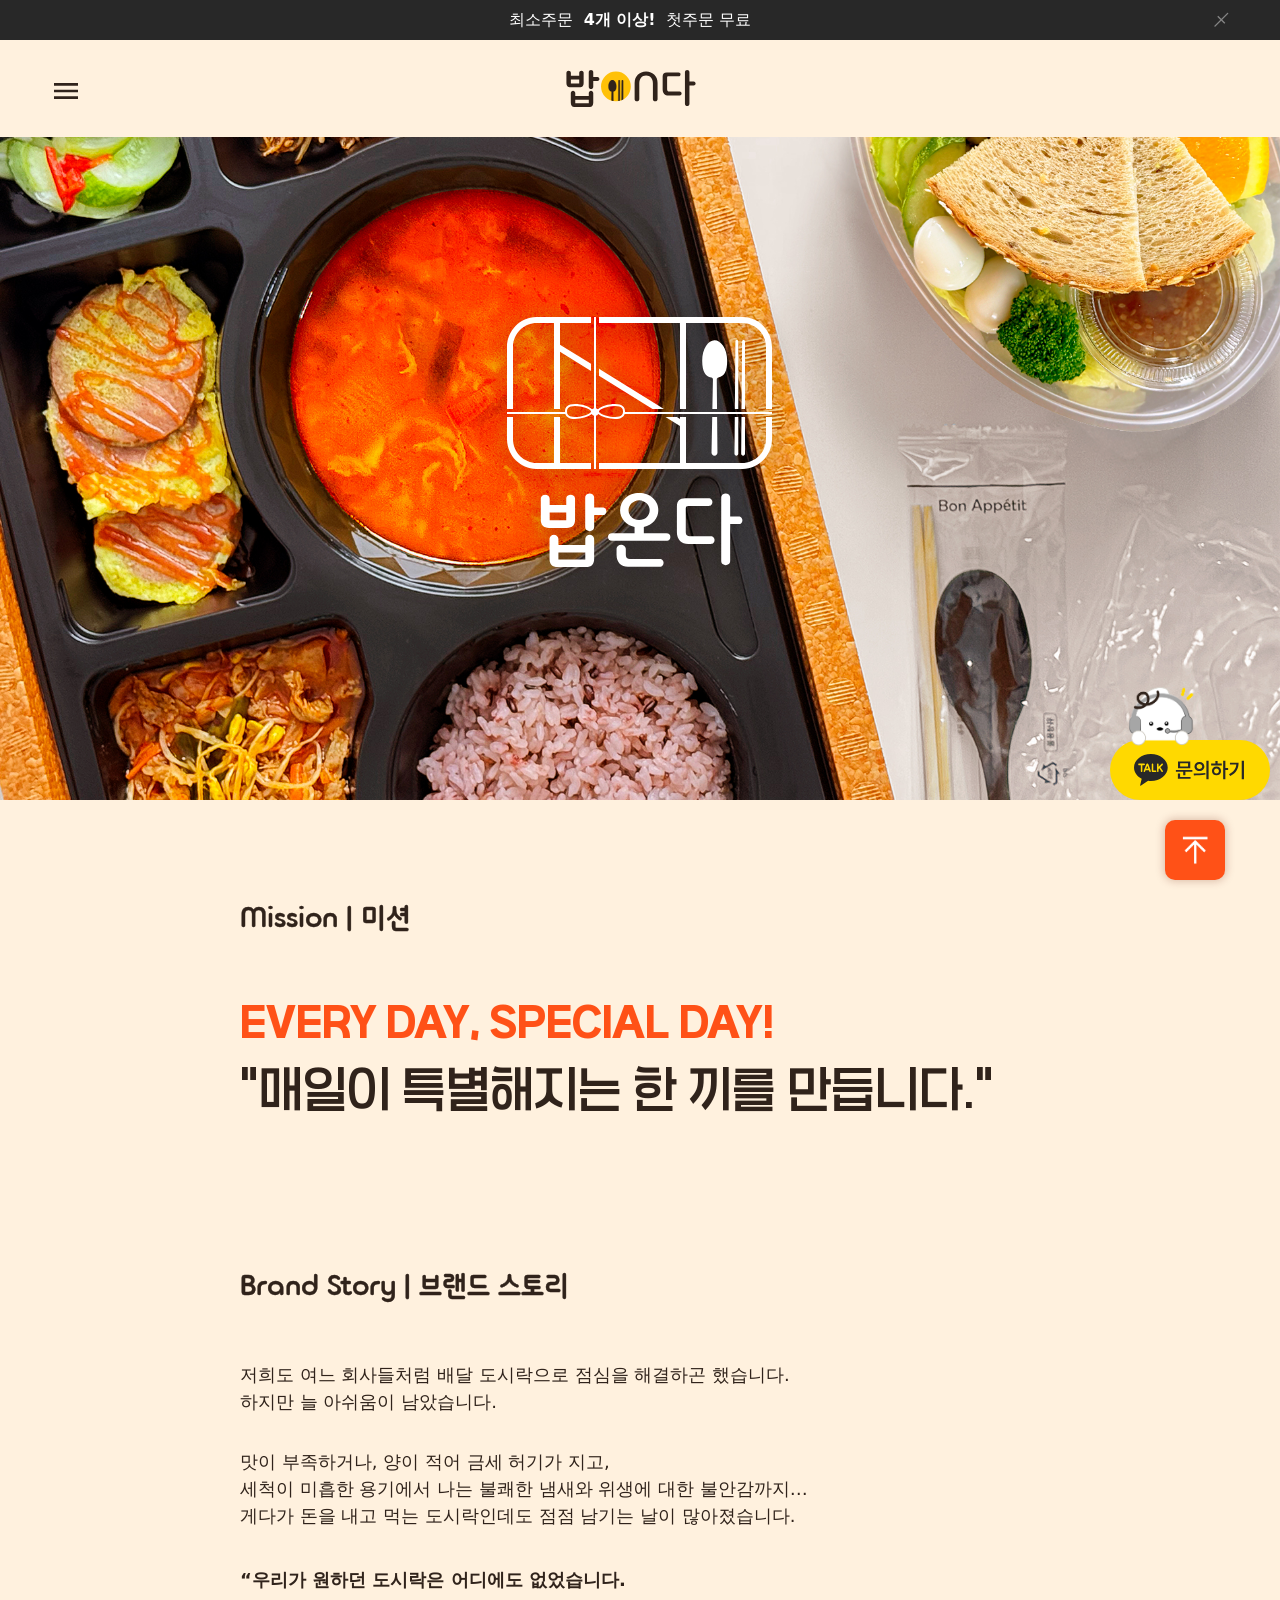
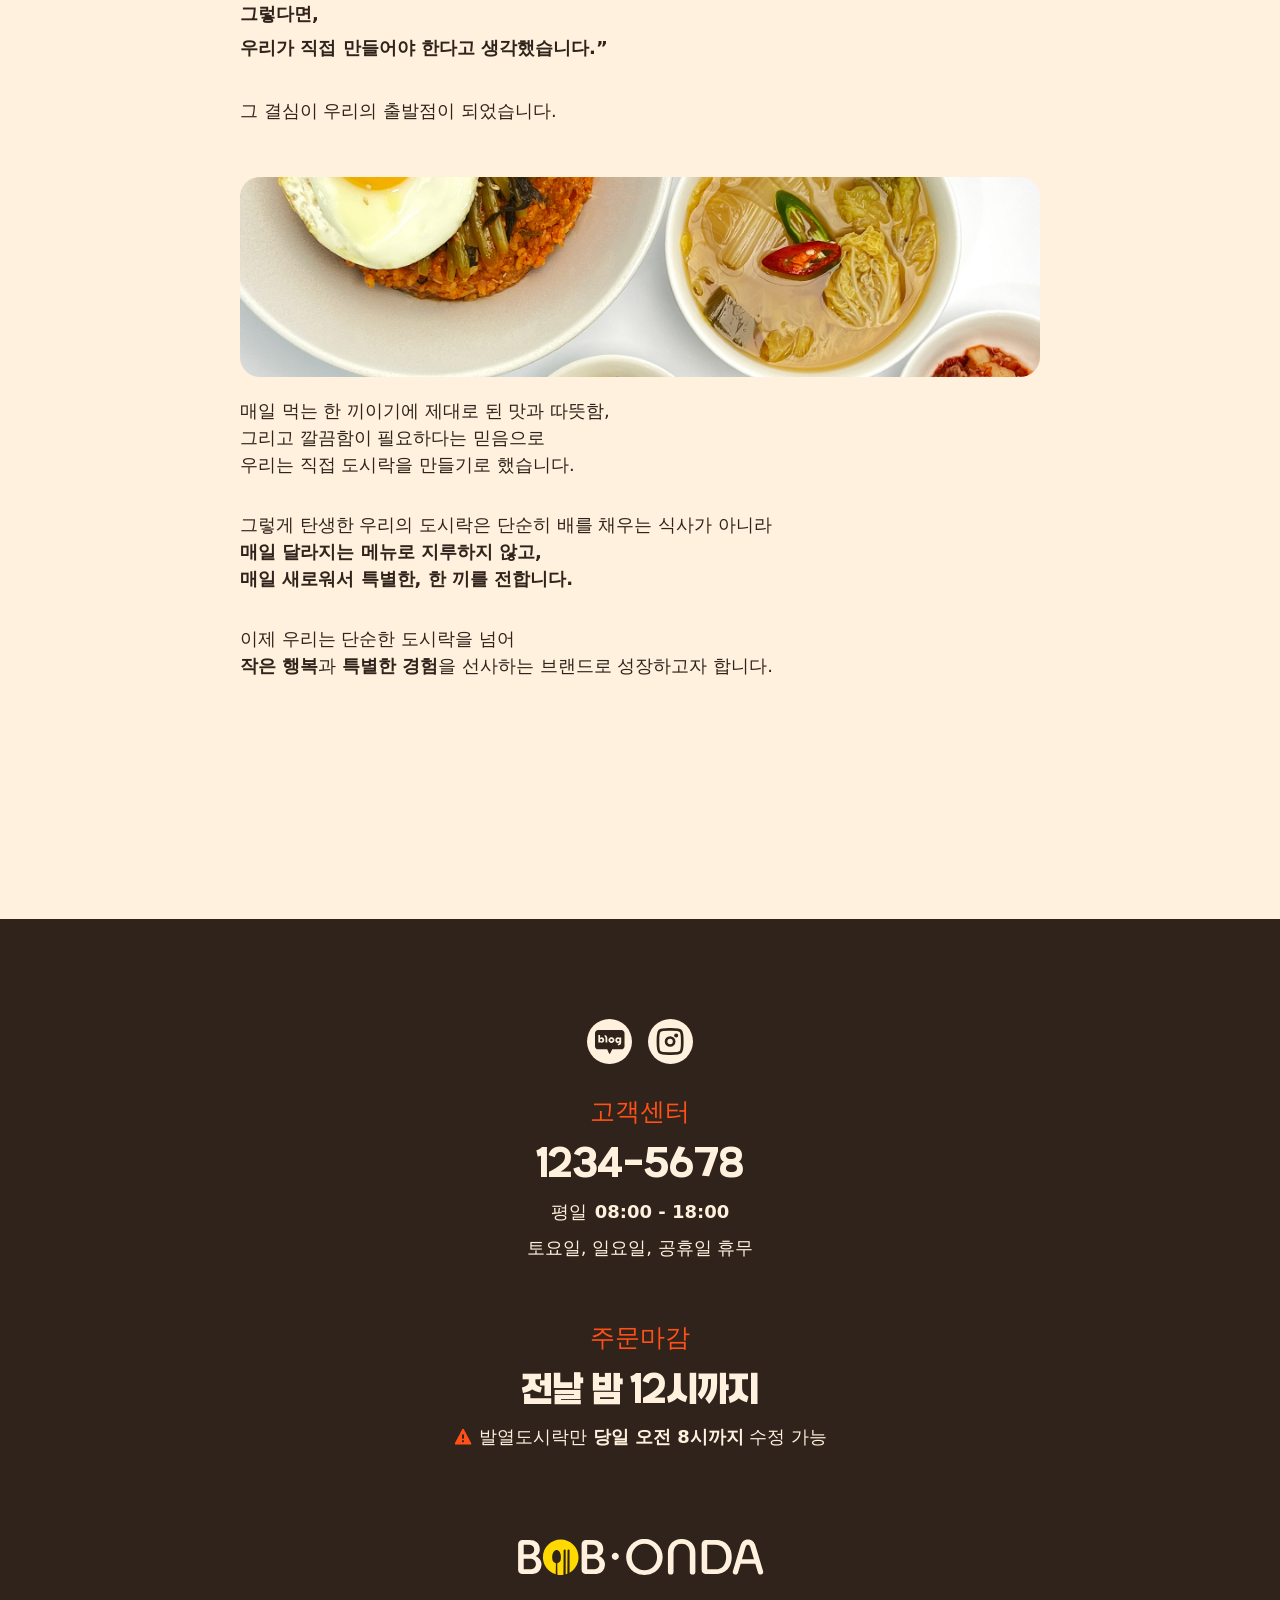
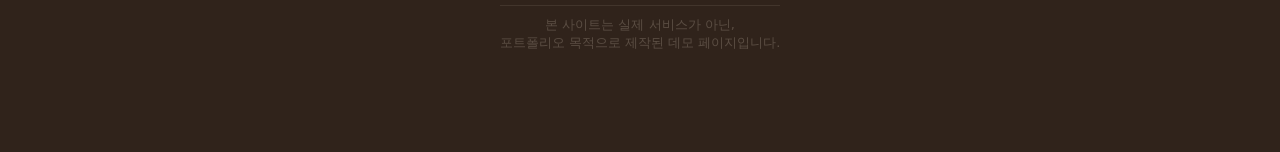
==== commit fe847c99: "Add files via upload" ====
--- a/page/brandstory.html
+++ b/page/brandstory.html
@@ -37,7 +37,7 @@
 <body>
   <aside class="side_button">
     <div class="side_btn contact_btn">
-      <a href="" target="_blank" rel="noopener"
+      <a href="https://dy980908.github.io/project01/page/kakao.html" target="_blank" rel="noopener"
         onclick="fbq('track','Contact',{action:'KakaoOrderClick', placement:'global'});">
         <img src="../public/images/icon/kakao.svg" alt="문의하기버튼">
       </a>
@@ -65,7 +65,7 @@
         <label for="hamburger_btn_logout"></label>
       </div>
       <div class="logo">
-        <a href="../index.html">
+        <a href="https://dy980908.github.io/project01/index.html">
           <img src="../public/images/logo/bobonda_line.svg" alt="헤더로고이미지" class="logo01">
           <img src="../public/images/logo/bobonda_kr_white.svg" alt="헤더로고이미지" class="logo02">
         </a>
@@ -73,7 +73,7 @@
       <!-- logo end -->
       <div class="gnb_box">
         <div class="action_box">
-          <a class="login_btn login_btn_mo" href="../page/login.html">
+          <a class="login_btn login_btn_mo" href="./page/login.html">
             로그인
           </a>
           <label for="hamburger_btn_logout" class="close_btn">
@@ -81,27 +81,27 @@
           </label>
         </div>
         <div class="gnb_btn">
-          <a href="../page/brandstory.html">
+          <a href="https://dy980908.github.io/project01/page/brandstory.html">
             브랜드 스토리
           </a>
         </div>
         <div class="gnb_btn">
-          <a href="../page/lunchbox.html">
+          <a href="https://dy980908.github.io/project01/page/lunchbox.html">
             도시락 메뉴
           </a>
         </div>
         <div class="gnb_btn">
-          <a href="../page/how.html">
+          <a href="https://dy980908.github.io/project01/page/how.html">
             도시락 사용법
           </a>
         </div>
         <div class="gnb_btn">
-          <a href="../page/menu.html">
+          <a href="https://dy980908.github.io/project01/page/menu.html">
             식단표
           </a>
         </div>
         <div class="gnb_btn">
-          <a href="../page/faq.html">
+          <a href="https://dy980908.github.io/project01/page/faq.html">
             자주 묻는 질문
           </a>
         </div>
--- a/styles/global_v2.css
+++ b/styles/global_v2.css
@@ -24,8 +24,8 @@
   background: currentColor;
 }
 .ico05 {
-  -webkit-mask: url("./public/images/icon/logout.svg") center/contain no-repeat;
-  mask: url("./public/images/icon/logout.svg") center/contain no-repeat;
+  -webkit-mask: url("../public/images/icon/logout.svg") center/contain no-repeat;
+  mask: url("../public/images/icon/logout.svg") center/contain no-repeat;
 }
 .login_gnb_contents a:hover {
     background-color: var(--background-light);
@@ -659,7 +659,7 @@
   align-items: center;
   justify-content: center;
   overflow: hidden;
-  --icon: url("./public/images/icon/link-contact_brown.png");
+  --icon: url("../public/images/icon/link-contact_brown.png");
 }
 .contact_btn a:hover img {
   transform: translateX(100px);
